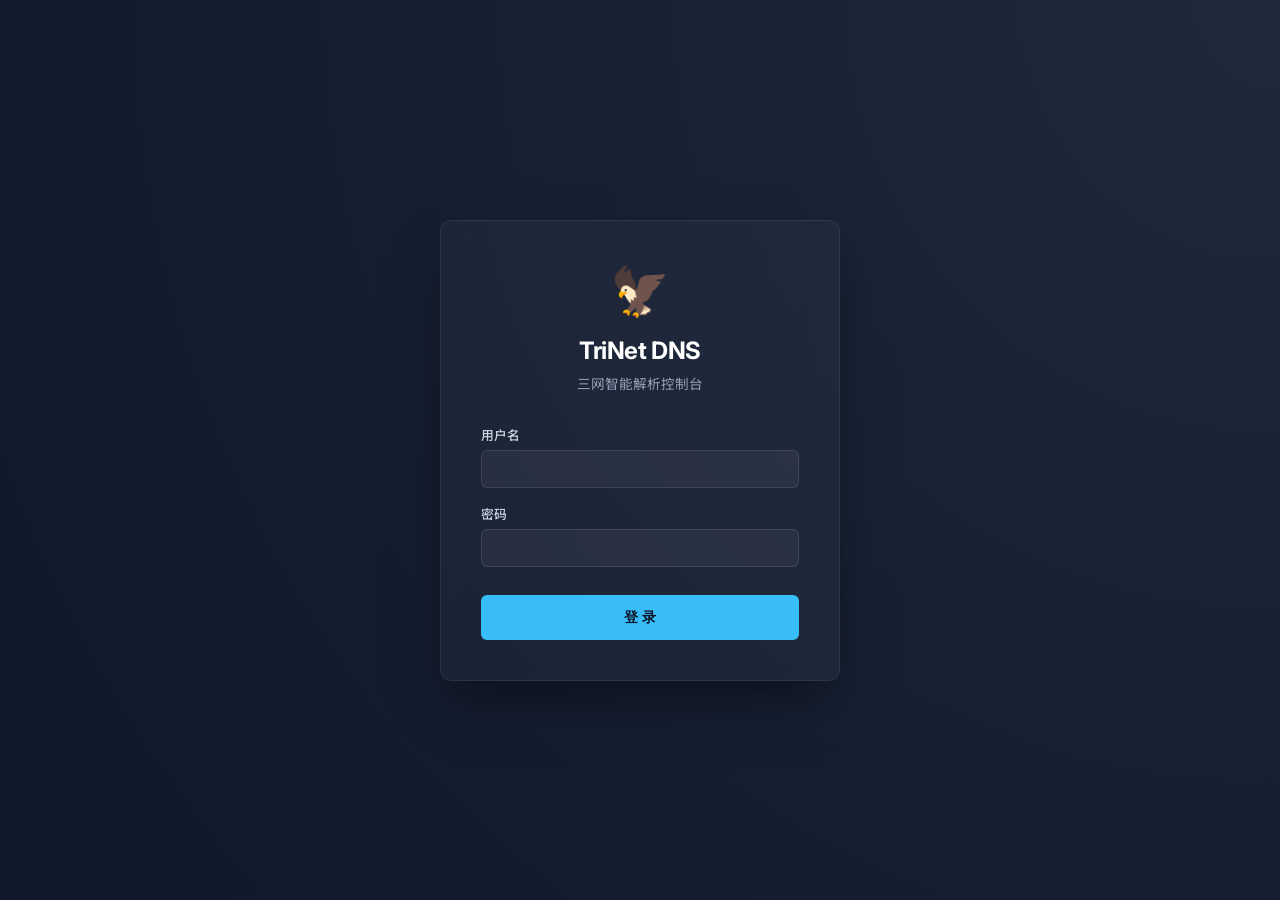
==== web/index.html @ 69699636 "feat: 密码重置二次校验、移动端响应式适配及新增订单记录功能" ====
<!DOCTYPE html>
<html lang="zh-CN">
<head>
    <meta charset="UTF-8">
    <meta name="viewport" content="width=device-width, initial-scale=1.0">
    <title>TriNet DNS - 三网智能解析控制台</title>
    <link rel="preconnect" href="https://fonts.googleapis.com">
    <link rel="preconnect" href="https://fonts.gstatic.com" crossorigin>
    <link href="https://fonts.googleapis.com/css2?family=Inter:wght@400;500;600;700&family=Noto+Sans+SC:wght@400;500;700&display=swap" rel="stylesheet">
    <link rel="stylesheet" href="style.css">
</head>
<body>
    <!-- 登录遮罩层 -->
    <div id="login-overlay" class="login-overlay">
        <div class="login-box">
            <span class="login-logo">🦅</span>
            <h2>TriNet DNS</h2>
            <p>三网智能解析控制台</p>
            <form id="login-form" onsubmit="handleLoginSubmit(event)">
                <div class="form-group">
                    <label for="login-username">用户名</label>
                    <input type="text" id="login-username" required class="form-control" autocomplete="username">
                </div>
                <div class="form-group">
                    <label for="login-password">密码</label>
                    <input type="password" id="login-password" required class="form-control" autocomplete="current-password">
                </div>
                <button type="submit" class="btn btn-primary">登 录</button>
            </form>
        </div>
    </div>

    <div class="app-container" id="app-container" style="display: none;">
        <!-- 移动端侧边栏遮罩层 -->
        <div id="sidebar-overlay" class="sidebar-overlay" onclick="toggleSidebar(false)"></div>
        <!-- 侧边导航栏 -->
        <aside class="sidebar">
            <div class="brand">
                <span class="logo-icon">🦅</span>
                <span class="logo-text">TriNet DNS</span>
            </div>
            <nav class="menu">
                <a href="#dashboard" class="menu-item active" onclick="switchTab('dashboard')">
                    <svg class="icon" viewBox="0 0 24 24" fill="none" stroke="currentColor" stroke-width="2"><path d="M3 9l9-7 9 7v11a2 2 0 0 1-2 2H5a2 2 0 0 1-2-2z"></path><polyline points="9 22 9 12 15 12 15 22"></polyline></svg>
                    控制台
                </a>
                <a href="#records" class="menu-item" onclick="switchTab('records')">
                    <svg class="icon" viewBox="0 0 24 24" fill="none" stroke="currentColor" stroke-width="2"><rect x="3" y="3" width="18" height="18" rx="2" ry="2"></rect><line x1="9" y1="3" x2="9" y2="21"></line><line x1="15" y1="3" x2="15" y2="21"></line><line x1="3" y1="9" x2="21" y2="9"></line><line x1="3" y1="15" x2="21" y2="15"></line></svg>
                    解析记录
                </a>
                <a href="#ddns" class="menu-item" onclick="switchTab('ddns')">
                    <svg class="icon" viewBox="0 0 24 24" fill="none" stroke="currentColor" stroke-width="2"><path d="M21 2v6h-6M3 12a9 9 0 0 1 15-6.7L21 8M3 22v-6h6m12-4a9 9 0 0 1-15 6.7L3 16"></path></svg>
                    动态 DNS
                </a>
                <a href="#orders" class="menu-item" onclick="switchTab('orders')">
                    <svg class="icon" viewBox="0 0 24 24" fill="none" stroke="currentColor" stroke-width="2"><path d="M14 2H6a2 2 0 0 0-2 2v16a2 2 0 0 0 2 2h12a2 2 0 0 0 2-2V8z"></path><polyline points="14 2 14 8 20 8"></polyline><line x1="16" y1="13" x2="8" y2="13"></line><line x1="16" y1="17" x2="8" y2="17"></line><polyline points="10 9 9 9 8 9"></polyline></svg>
                    订单记录
                </a>
                <a href="#logs" class="menu-item" onclick="switchTab('logs')">
                    <svg class="icon" viewBox="0 0 24 24" fill="none" stroke="currentColor" stroke-width="2"><path d="M14 2H6a2 2 0 0 0-2 2v16a2 2 0 0 0 2 2h12a2 2 0 0 0 2-2V8z"></path><polyline points="14 2 14 8 20 8"></polyline><line x1="16" y1="13" x2="8" y2="13"></line><line x1="16" y1="17" x2="8" y2="17"></line><polyline points="10 9 9 9 8 9"></polyline></svg>
                    系统日志
                </a>
            </nav>
            <div class="sidebar-footer">
                <div class="status-indicator">
                    <span class="dot active"></span>
                    <span class="status-text">DNS 引擎已运行</span>
                </div>
                <button class="btn btn-text" style="padding: 4px 8px; margin-top: 8px; width: 100%; text-align: left; display: flex; align-items: center; gap: 8px; color: var(--text-muted);" onclick="showPasswordModal()">
                    <svg class="icon" viewBox="0 0 24 24" fill="none" stroke="currentColor" stroke-width="2" style="width: 14px; height: 14px; margin: 0;"><rect x="3" y="11" width="18" height="11" rx="2" ry="2"></rect><path d="M7 11V7a5 5 0 0 1 10 0v4"></path></svg>
                    修改密码
                </button>
                <button class="btn btn-text danger" style="padding: 4px 8px; margin-top: 4px; width: 100%; text-align: left; display: flex; align-items: center; gap: 8px;" onclick="logout()">
                    <svg class="icon" viewBox="0 0 24 24" fill="none" stroke="currentColor" stroke-width="2" style="width: 14px; height: 14px; margin: 0;"><path d="M9 21H5a2 2 0 0 1-2-2V5a2 2 0 0 1 2-2h4M16 17l5-5-5-5M21 12H9"/></svg>
                    退出登录
                </button>
            </div>
        </aside>

        <!-- 主内容区域 -->
        <main class="main-content">
            <!-- 顶部栏 -->
            <header class="top-bar">
                <div style="display: flex; align-items: center; gap: 12px;">
                    <button class="menu-toggle" id="menu-toggle" onclick="toggleSidebar(true)">
                        <svg class="icon" viewBox="0 0 24 24" fill="none" stroke="currentColor" stroke-width="2" style="width: 20px; height: 20px; margin: 0;"><line x1="3" y1="12" x2="21" y2="12"></line><line x1="3" y1="6" x2="21" y2="6"></line><line x1="3" y1="18" x2="21" y2="18"></line></svg>
                    </button>
                    <h1 id="page-title">控制台</h1>
                </div>
                <div class="user-profile">
                    <span class="server-ip">本机 IP: 218.85.118.88</span>
                </div>
            </header>

            <!-- 视窗容器 -->
            <div class="content-viewport">
                <!-- 控制台面板 -->
                <section id="tab-dashboard" class="tab-pane active">
                    <!-- 状态卡片网格 -->
                    <div class="card-grid">
                        <div class="card">
                            <div class="card-header">
                                <span class="card-title">今日请求总量</span>
                                <span class="trend positive">↑ 12.3%</span>
                            </div>
                            <div class="card-value">1,248,392</div>
                            <div class="card-desc">平均解析响应: 1.2 ms</div>
                        </div>
                        <div class="card">
                            <div class="card-header">
                                <span class="card-title">当前解析域名</span>
                            </div>
                            <div class="card-value">14</div>
                            <div class="card-desc">活动三网线路: 42 条</div>
                        </div>
                        <div class="card">
                            <div class="card-header">
                                <span class="card-title">系统运行时间</span>
                            </div>
                            <div class="card-value">12天 4小时</div>
                            <div class="card-desc">CPU 占用: 0.8% | 内存: 24MB</div>
                        </div>
                    </div>

                    <!-- 三网流量看板 -->
                    <div class="section-container">
                        <h2 class="section-title">三网解析流量分布</h2>
                        <div class="traffic-bars">
                            <div class="traffic-bar-item">
                                <div class="bar-info">
                                    <span class="isp-badge ct">中国电信 (China Telecom)</span>
                                    <span class="bar-value">542,001 (43.4%)</span>
                                </div>
                                <div class="progress-track">
                                    <div class="progress-fill ct-fill" style="width: 43.4%"></div>
                                </div>
                            </div>
                            <div class="traffic-bar-item">
                                <div class="bar-info">
                                    <span class="isp-badge cu">中国联通 (China Unicom)</span>
                                    <span class="bar-value">389,208 (31.2%)</span>
                                </div>
                                <div class="progress-track">
                                    <div class="progress-fill cu-fill" style="width: 31.2%"></div>
                                </div>
                            </div>
                            <div class="traffic-bar-item">
                                <div class="bar-info">
                                    <span class="isp-badge cm">中国移动 (China Mobile)</span>
                                    <span class="bar-value">280,183 (22.4%)</span>
                                </div>
                                <div class="progress-track">
                                    <div class="progress-fill cm-fill" style="width: 22.4%"></div>
                                </div>
                            </div>
                            <div class="traffic-bar-item">
                                <div class="bar-info">
                                    <span class="isp-badge def">其他线路 (Default/Others)</span>
                                    <span class="bar-value">37,000 (3.0%)</span>
                                </div>
                                <div class="progress-track">
                                    <div class="progress-fill def-fill" style="width: 3.0%"></div>
                                </div>
                            </div>
                        </div>
                    </div>
                </section>

                <!-- 解析记录面板 -->
                <section id="tab-records" class="tab-pane">
                    <div class="table-actions">
                        <button class="btn btn-primary" onclick="showAddModal()">+ 添加域名解析</button>
                        <div class="search-wrapper">
                            <input type="text" placeholder="搜索域名或 IP..." class="input-search" id="record-search">
                        </div>
                    </div>
                    <div class="table-container">
                        <table class="data-table">
                            <thead>
                                <tr>
                                    <th>主机记录</th>
                                    <th>域名</th>
                                    <th>类型</th>
                                    <th>线路</th>
                                    <th>记录值 (IP / 目标)</th>
                                    <th>TTL</th>
                                    <th>操作</th>
                                </tr>
                            </thead>
                            <tbody id="records-list">
                                <!-- 记录行 1 (电信) -->
                                <tr class="record-group-start">
                                    <td rowspan="4" class="bold font-mono">www</td>
                                    <td rowspan="4" class="font-mono">example.com</td>
                                    <td rowspan="4"><span class="badge badge-type">A</span></td>
                                    <td><span class="isp-dot ct"></span>电信 (CT)</td>
                                    <td class="font-mono">1.1.1.1</td>
                                    <td class="font-mono">60</td>
                                    <td>
                                        <button class="btn btn-text" onclick="editRecord('www', 'example.com', 'ct', '1.1.1.1')">编辑</button>
                                    </td>
                                </tr>
                                <!-- 记录行 1 (联通) -->
                                <tr>
                                    <td><span class="isp-dot cu"></span>联通 (CU)</td>
                                    <td class="font-mono">2.2.2.2</td>
                                    <td class="font-mono">60</td>
                                    <td>
                                        <button class="btn btn-text" onclick="editRecord('www', 'example.com', 'cu', '2.2.2.2')">编辑</button>
                                    </td>
                                </tr>
                                <!-- 记录行 1 (移动) -->
                                <tr>
                                    <td><span class="isp-dot cm"></span>移动 (CM)</td>
                                    <td class="font-mono">3.3.3.3</td>
                                    <td class="font-mono">60</td>
                                    <td>
                                        <button class="btn btn-text" onclick="editRecord('www', 'example.com', 'cm', '3.3.3.3')">编辑</button>
                                    </td>
                                </tr>
                                <!-- 记录行 1 (默认) -->
                                <tr class="record-group-end">
                                    <td><span class="isp-dot def"></span>默认 (DEF)</td>
                                    <td class="font-mono">4.4.4.4</td>
                                    <td class="font-mono">60</td>
                                    <td>
                                        <button class="btn btn-text" onclick="editRecord('www', 'example.com', 'def', '4.4.4.4')">编辑</button>
                                    </td>
                                </tr>

                                <!-- 记录行 2 (单线路 AAAA) -->
                                <tr>
                                    <td class="bold font-mono">ipv6</td>
                                    <td class="font-mono">example.com</td>
                                    <td><span class="badge badge-type">AAAA</span></td>
                                    <td><span class="isp-dot def"></span>默认 (DEF)</td>
                                    <td class="font-mono">240e:c2:2000::1</td>
                                    <td class="font-mono">600</td>
                                    <td>
                                        <button class="btn btn-text" onclick="editRecord('ipv6', 'example.com', 'def', '240e:c2:2000::1')">编辑</button>
                                        <button class="btn btn-text danger">删除</button>
                                    </td>
                                </tr>
                            </tbody>
                        </table>
                    </div>
                </section>

                <!-- 动态 DNS 面板 -->
                <section id="tab-ddns" class="tab-pane">
                    <div class="section-container">
                        <div class="ddns-header">
                            <h2>DDNS 客户端配置与密钥</h2>
                            <button class="btn btn-primary" onclick="generateToken()">+ 生成新 Token</button>
                        </div>
                        <p class="section-desc">您可以使用本系统的 DDNS API 接口，通过客户端（如 RouterOS、OpenWrt 或 curl 脚本）实时上报动态 IP，系统会自动更新对应线路的记录值。</p>
                        
                        <div class="table-container margin-top">
                            <table class="data-table">
                                <thead>
                                    <tr>
                                        <th>主机/域名</th>
                                        <th>对应线路</th>
                                        <th>Token</th>
                                        <th>最后更新时间</th>
                                        <th>操作</th>
                                    </tr>
                                </thead>
                                <tbody>
                                    <tr>
                                        <td class="font-mono">www.example.com</td>
                                        <td><span class="isp-dot ct"></span>电信 (CT)</td>
                                        <td class="font-mono">ddns_tok_8f3a921d...</td>
                                        <td>2026-07-20 00:42:15</td>
                                        <td>
                                            <button class="btn btn-text">重置</button>
                                            <button class="btn btn-text danger">禁用</button>
                                        </td>
                                    </tr>
                                </tbody>
                            </table>
                        </div>

                        <h3 class="margin-top">客户端更新示例 (Shell Curl)</h3>
                        <div class="code-block">
                            <code>curl -X POST "http://[本机IP]/api/ddns/update" \
  -H "Authorization: Bearer ddns_tok_8f3a921d..." \
  -d "ip=218.85.118.88"</code>
                        </div>
                    </div>
                </section>

                <!-- 订单记录面板 -->
                <section id="tab-orders" class="tab-pane">
                    <div class="section-container">
                        <div style="display: flex; justify-content: space-between; align-items: center; margin-bottom: 20px; flex-wrap: wrap; gap: 12px;">
                            <div>
                                <h2 style="margin: 0; font-size: 1.5rem;">订单与支付记录</h2>
                                <p style="color: var(--text-muted); margin-top: 4px; font-size: 0.9rem;">查看您在本系统的所有充值与套餐购买订单及其实时支付状态。</p>
                            </div>
                            <button class="btn btn-secondary" onclick="loadOrdersTable()">刷新订单</button>
                        </div>
                        <div class="table-container card">
                            <table class="data-table">
                                <thead>
                                    <tr>
                                        <th>订单号</th>
                                        <th>用户名</th>
                                        <th>套餐</th>
                                        <th>周期</th>
                                        <th>价格</th>
                                        <th>支付方式</th>
                                        <th>状态</th>
                                        <th>交易 ID / TxID</th>
                                        <th>创建时间</th>
                                    </tr>
                                </thead>
                                <tbody id="orders-table-body">
                                    <!-- 模拟订单数据展示 -->
                                    <tr>
                                        <td class="font-mono" style="font-weight: 500;">order_20260720_001</td>
                                        <td>admin</td>
                                        <td><span class="badge badge-type">专业版</span></td>
                                        <td>包月</td>
                                        <td class="font-mono">15.00 元</td>
                                        <td>易支付</td>
                                        <td><span class="badge" style="background: #d1fae5; color: #059669;">已支付</span></td>
                                        <td class="font-mono" style="font-size: 0.8rem;">2026072018491290</td>
                                        <td class="font-mono">2026-07-20 18:49:12</td>
                                    </tr>
                                </tbody>
                            </table>
                        </div>
                    </div>
                </section>

                <!-- 系统日志面板 -->
                <section id="tab-logs" class="tab-pane">
                    <div class="section-container">
                        <div class="log-actions">
                            <h3>解析与引擎日志</h3>
                            <button class="btn btn-secondary" onclick="clearLogs()">清除日志</button>
                        </div>
                        <div class="log-viewport" id="log-container">
                            <div class="log-row info">[2026-07-20 00:48:01] [SYSTEM] DNS 权威服务器引擎启动成功，监听 0.0.0.0:53 (UDP/TCP)</div>
                            <div class="log-row info">[2026-07-20 00:48:02] [SYSTEM] WEB API 服务启动成功，监听 0.0.0.0:80</div>
                            <div class="log-row query">[2026-07-20 00:48:15] [QUERY] 来自 119.29.29.29 - 查询 www.example.com A 记录 -> 携带 ECS 218.85.118.0/24 (识别: 电信) -> 响应: 1.1.1.1</div>
                            <div class="log-row query">[2026-07-20 00:48:22] [QUERY] 来自 223.5.5.5 - 查询 www.example.com A 记录 -> 携带 ECS 112.5.12.0/24 (识别: 移动) -> 响应: 3.3.3.3</div>
                            <div class="log-row api">[2026-07-20 00:49:05] [DDNS] 接口调用成功 -> 终端 www.example.com (电信) IP 更新为 218.85.118.99</div>
                        </div>
                    </div>
                </section>
            </div>
        </main>
    </div>

    <!-- 添加/编辑记录模态弹窗 -->
    <div class="modal-overlay" id="record-modal">
        <div class="modal">
            <div class="modal-header">
                <h3 id="modal-title">添加域名解析</h3>
                <button class="modal-close" onclick="closeModal()">×</button>
            </div>
            <div class="modal-body">
                <form id="record-form" onsubmit="saveRecord(event)">
                    <div class="form-row">
                        <div class="form-group">
                            <label for="input-subdomain">主机记录</label>
                            <input type="text" id="input-subdomain" placeholder="例如: www" required class="form-control font-mono">
                        </div>
                        <div class="form-group">
                            <label for="input-domain">域名</label>
                            <input type="text" id="input-domain" value="example.com" required class="form-control font-mono">
                        </div>
                    </div>
                    <div class="form-row">
                        <div class="form-group">
                            <label for="select-type">记录类型</label>
                            <select id="select-type" class="form-control">
                                <option value="A">A (IPv4)</option>
                                <option value="AAAA">AAAA (IPv6)</option>
                                <option value="CNAME">CNAME (别名)</option>
                            </select>
                        </div>
                        <div class="form-group">
                            <label for="select-isp">解析线路</label>
                            <select id="select-isp" class="form-control">
                                <option value="def">默认 (Default)</option>
                                <option value="ct">中国电信 (CT)</option>
                                <option value="cu">中国联通 (CU)</option>
                                <option value="cm">中国移动 (CM)</option>
                            </select>
                        </div>
                    </div>
                    <div class="form-group">
                        <label for="input-value">记录值 (IP 或 目标域名)</label>
                        <input type="text" id="input-value" placeholder="例如: 1.1.1.1" required class="form-control font-mono">
                    </div>
                    <div class="form-group">
                        <label for="input-ttl">TTL (秒)</label>
                        <input type="number" id="input-ttl" value="60" required class="form-control font-mono">
                    </div>
                    <div class="modal-footer">
                        <button type="button" class="btn btn-secondary" onclick="closeModal()">取消</button>
                        <button type="submit" class="btn btn-primary">保存</button>
                    </div>
                </form>
            </div>
        </div>
    </div>

    <!-- 修改密码模态弹窗 -->
    <div class="modal-overlay" id="password-modal">
        <div class="modal">
            <div class="modal-header">
                <h3>修改登录密码</h3>
                <button class="modal-close" onclick="closePasswordModal()">×</button>
            </div>
            <div class="modal-body">
                <form id="password-form" onsubmit="handlePasswordSubmit(event)">
                    <div class="form-group">
                        <label for="password-old">当前密码</label>
                        <input type="password" id="password-old" required class="form-control" autocomplete="current-password">
                    </div>
                    <div class="form-group">
                        <label for="password-new-username">新用户名</label>
                        <input type="text" id="password-new-username" value="admin" required class="form-control">
                    </div>
                    <div class="form-group">
                        <label for="password-new">新密码</label>
                        <input type="password" id="password-new" required class="form-control" autocomplete="new-password">
                    </div>
                    <div class="form-group">
                        <label for="password-confirm">确认新密码</label>
                        <input type="password" id="password-confirm" required class="form-control" autocomplete="new-password">
                    </div>
                    <div class="modal-footer">
                        <button type="button" class="btn btn-secondary" onclick="closePasswordModal()">取消</button>
                        <button type="submit" class="btn btn-primary">保存修改</button>
                    </div>
                </form>
            </div>
        </div>
    </div>

    <script src="app.js"></script>
</body>
</html>
---- web/style.css ----
:root {
    --bg-main: #f8fafc;
    --bg-sidebar: #ffffff;
    --bg-card: #ffffff;
    --border-color: #e2e8f0;
    --border-hover: #cbd5e1;
    
    --text-main: #0f172a;
    --text-muted: #64748b;
    --text-light: #94a3b8;
    
    --primary: #0f172a; /* 极简黑白色调作为主色 */
    --primary-hover: #334155;
    --primary-light: #f1f5f9;
    
    --danger: #dc2626;
    --danger-hover: #b91c1c;
    
    /* 运营商标志色 */
    --color-ct: #2563eb; /* 电信蓝 */
    --color-cu: #ea580c; /* 联通橙 */
    --color-cm: #16a34a; /* 移动绿 */
    --color-def: #64748b; /* 默认灰 */
    
    --font-sans: 'Inter', 'Noto Sans SC', -apple-system, BlinkMacSystemFont, "Segoe UI", Roboto, sans-serif;
    --font-mono: ui-monospace, SFMono-Regular, Menlo, Monaco, Consolas, monospace;
    
    --radius-sm: 6px;
    --radius-md: 8px;
    --radius-lg: 12px;
    
    --transition-fast: 0.15s ease;
}

* {
    box-sizing: border-box;
    margin: 0;
    padding: 0;
}

body {
    font-family: var(--font-sans);
    background-color: var(--bg-main);
    color: var(--text-main);
    min-height: 100vh;
    display: flex;
    overflow-x: hidden;
    -webkit-font-smoothing: antialiased;
}

/* 核心布局 */
.app-container {
    display: flex;
    width: 100vw;
    height: 100vh;
}

/* 侧边栏 */
.sidebar {
    width: 240px;
    background-color: var(--bg-sidebar);
    border-right: 1px solid var(--border-color);
    display: flex;
    flex-direction: column;
    flex-shrink: 0;
    padding: 24px 16px;
}

.brand {
    display: flex;
    align-items: center;
    gap: 8px;
    padding: 0 8px 32px 8px;
}

.logo-icon {
    font-size: 1.25rem;
}

.logo-text {
    font-size: 1.15rem;
    font-weight: 700;
    letter-spacing: -0.02em;
}

.menu {
    display: flex;
    flex-direction: column;
    gap: 4px;
    flex-grow: 1;
}

.menu-item {
    display: flex;
    align-items: center;
    gap: 12px;
    padding: 10px 12px;
    color: var(--text-muted);
    text-decoration: none;
    font-size: 0.9rem;
    font-weight: 500;
    border-radius: var(--radius-sm);
    transition: var(--transition-fast);
}

.menu-item .icon {
    width: 18px;
    height: 18px;
    color: var(--text-muted);
    transition: var(--transition-fast);
}

.menu-item:hover {
    background-color: var(--primary-light);
    color: var(--text-main);
}

.menu-item:hover .icon {
    color: var(--text-main);
}

.menu-item.active {
    background-color: var(--primary-light);
    color: var(--text-main);
    font-weight: 600;
}

.menu-item.active .icon {
    color: var(--text-main);
}

.sidebar-footer {
    padding-top: 16px;
    border-top: 1px solid var(--border-color);
}

.status-indicator {
    display: flex;
    align-items: center;
    gap: 8px;
    padding: 4px 8px;
}

.dot {
    width: 8px;
    height: 8px;
    border-radius: 50%;
    background-color: var(--text-light);
}

.dot.active {
    background-color: var(--color-cm);
    box-shadow: 0 0 0 3px rgba(22, 163, 74, 0.15);
}

.status-text {
    font-size: 0.8rem;
    color: var(--text-muted);
}

/* 主内容区 */
.main-content {
    flex-grow: 1;
    display: flex;
    flex-direction: column;
    overflow-y: auto;
}

.top-bar {
    height: 64px;
    background-color: var(--bg-sidebar);
    border-bottom: 1px solid var(--border-color);
    display: flex;
    align-items: center;
    justify-content: space-between;
    padding: 0 32px;
    flex-shrink: 0;
}

.top-bar h1 {
    font-size: 1.25rem;
    font-weight: 600;
    letter-spacing: -0.01em;
}

.server-ip {
    font-size: 0.85rem;
    color: var(--text-muted);
    background-color: var(--bg-main);
    padding: 4px 10px;
    border-radius: var(--radius-sm);
    border: 1px solid var(--border-color);
    font-family: var(--font-mono);
}

.content-viewport {
    padding: 32px;
    max-width: 1200px;
    width: 100%;
    margin: 0 auto;
}

/* 标签页管理 */
.tab-pane {
    display: none;
}

.tab-pane.active {
    display: block;
}

/* 卡片布局 */
.card-grid {
    display: grid;
    grid-template-columns: repeat(auto-fit, minmax(280px, 1fr));
    gap: 20px;
    margin-bottom: 32px;
}

.card {
    background-color: var(--bg-card);
    border: 1px solid var(--border-color);
    border-radius: var(--radius-md);
    padding: 20px;
    transition: var(--transition-fast);
}

.card:hover {
    border-color: var(--border-hover);
}

.card-header {
    display: flex;
    justify-content: space-between;
    align-items: center;
    margin-bottom: 12px;
}

.card-title {
    font-size: 0.85rem;
    color: var(--text-muted);
    font-weight: 500;
}

.trend {
    font-size: 0.75rem;
    font-weight: 600;
    padding: 2px 6px;
    border-radius: 10px;
}

.trend.positive {
    background-color: #f0fdf4;
    color: #166534;
}

.card-value {
    font-size: 1.75rem;
    font-weight: 700;
    color: var(--text-main);
    letter-spacing: -0.02em;
    margin-bottom: 6px;
}

.card-desc {
    font-size: 0.75rem;
    color: var(--text-light);
}

/* 常规区块容器 */
.section-container {
    background-color: var(--bg-card);
    border: 1px solid var(--border-color);
    border-radius: var(--radius-md);
    padding: 24px;
}

.section-title {
    font-size: 1rem;
    font-weight: 600;
    margin-bottom: 20px;
}

.section-desc {
    font-size: 0.85rem;
    color: var(--text-muted);
    line-height: 1.5;
}

/* 三网流量条 */
.traffic-bars {
    display: flex;
    flex-direction: column;
    gap: 16px;
}

.traffic-bar-item {
    display: flex;
    flex-direction: column;
    gap: 6px;
}

.bar-info {
    display: flex;
    justify-content: space-between;
    align-items: center;
}

.isp-badge {
    font-size: 0.75rem;
    font-weight: 600;
    padding: 2px 8px;
    border-radius: 4px;
}

.isp-badge.ct { background-color: #eff6ff; color: var(--color-ct); }
.isp-badge.cu { background-color: #fff7ed; color: var(--color-cu); }
.isp-badge.cm { background-color: #f0fdf4; color: var(--color-cm); }
.isp-badge.def { background-color: #f8fafc; color: var(--color-def); border: 1px solid var(--border-color); }

.bar-value {
    font-size: 0.85rem;
    font-weight: 500;
    color: var(--text-muted);
    font-family: var(--font-mono);
}

.progress-track {
    height: 8px;
    background-color: var(--primary-light);
    border-radius: 4px;
    overflow: hidden;
}

.progress-fill {
    height: 100%;
    border-radius: 4px;
}

.progress-fill.ct-fill { background-color: var(--color-ct); }
.progress-fill.cu-fill { background-color: var(--color-cu); }
.progress-fill.cm-fill { background-color: var(--color-cm); }
.progress-fill.def-fill { background-color: var(--color-def); }

/* 解析记录样式 */
.table-actions {
    display: flex;
    justify-content: space-between;
    align-items: center;
    margin-bottom: 16px;
    gap: 16px;
}

.search-wrapper {
    position: relative;
    width: 240px;
}

.input-search {
    width: 100%;
    padding: 8px 12px;
    font-size: 0.85rem;
    border: 1px solid var(--border-color);
    border-radius: var(--radius-sm);
    outline: none;
    transition: var(--transition-fast);
}

.input-search:focus {
    border-color: var(--text-main);
}

.table-container {
    width: 100%;
    background-color: var(--bg-card);
    border: 1px solid var(--border-color);
    border-radius: var(--radius-md);
    overflow: hidden;
}

.data-table {
    width: 100%;
    border-collapse: collapse;
    text-align: left;
    font-size: 0.85rem;
}

.data-table th {
    background-color: var(--primary-light);
    color: var(--text-muted);
    font-weight: 500;
    padding: 12px 16px;
    border-bottom: 1px solid var(--border-color);
}

.data-table td {
    padding: 12px 16px;
    border-bottom: 1px solid var(--border-color);
    color: var(--text-main);
}

.data-table tbody tr:hover td {
    background-color: #fafafa;
}

/* 用于合并行的线条样式优化 */
.record-group-start td {
    border-bottom: 1px dashed var(--border-color);
}

.record-group-end td {
    border-bottom: 1px solid var(--border-color) !important;
}

.bold {
    font-weight: 600;
}

.font-mono {
    font-family: var(--font-mono);
}

/* 状态点 */
.isp-dot {
    display: inline-block;
    width: 6px;
    height: 6px;
    border-radius: 50%;
    margin-right: 6px;
    vertical-align: middle;
}

.isp-dot.ct { background-color: var(--color-ct); }
.isp-dot.cu { background-color: var(--color-cu); }
.isp-dot.cm { background-color: var(--color-cm); }
.isp-dot.def { background-color: var(--color-def); }

.badge {
    display: inline-block;
    padding: 2px 6px;
    font-size: 0.75rem;
    font-weight: 600;
    border-radius: 4px;
}

.badge-type {
    background-color: var(--primary-light);
    color: var(--text-main);
    border: 1px solid var(--border-color);
}

/* 按钮样式 */
.btn {
    display: inline-flex;
    align-items: center;
    justify-content: center;
    padding: 8px 16px;
    font-size: 0.85rem;
    font-weight: 500;
    border-radius: var(--radius-sm);
    cursor: pointer;
    border: 1px solid transparent;
    transition: var(--transition-fast);
    outline: none;
}

.btn-primary {
    background-color: var(--primary);
    color: #ffffff;
}

.btn-primary:hover {
    background-color: var(--primary-hover);
}

.btn-secondary {
    background-color: #ffffff;
    border-color: var(--border-color);
    color: var(--text-main);
}

.btn-secondary:hover {
    background-color: var(--primary-light);
}

.btn-text {
    background: none;
    border: none;
    color: var(--color-ct);
    padding: 4px 8px;
    font-size: 0.8rem;
}

.btn-text:hover {
    text-decoration: underline;
}

.btn-text.danger {
    color: var(--danger);
}

.btn-text.danger:hover {
    color: var(--danger-hover);
}

/* DDNS 标题排版 */
.ddns-header {
    display: flex;
    justify-content: space-between;
    align-items: center;
    margin-bottom: 8px;
}

.margin-top {
    margin-top: 24px;
}

/* 代码块 */
.code-block {
    background-color: var(--primary-light);
    border: 1px solid var(--border-color);
    border-radius: var(--radius-sm);
    padding: 14px;
    margin-top: 12px;
    overflow-x: auto;
}

.code-block code {
    font-family: var(--font-mono);
    font-size: 0.85rem;
    color: var(--text-main);
    white-space: pre;
}

/* 日志显示窗 */
.log-actions {
    display: flex;
    justify-content: space-between;
    align-items: center;
    margin-bottom: 16px;
}

.log-viewport {
    height: 400px;
    background-color: #0f172a;
    border-radius: var(--radius-sm);
    padding: 16px;
    font-family: var(--font-mono);
    font-size: 0.8rem;
    color: #e2e8f0;
    overflow-y: auto;
    display: flex;
    flex-direction: column;
    gap: 8px;
    line-height: 1.6;
}

.log-row {
    word-break: break-all;
    white-space: pre-wrap;
}

.log-row.info { color: #94a3b8; }
.log-row.query { color: #38bdf8; }
.log-row.api { color: #4ade80; }

/* 模态框样式 */
.modal-overlay {
    position: fixed;
    top: 0;
    left: 0;
    right: 0;
    bottom: 0;
    background-color: rgba(15, 23, 42, 0.4);
    display: flex;
    align-items: center;
    justify-content: center;
    z-index: 100;
    opacity: 0;
    pointer-events: none;
    transition: opacity 0.15s ease;
}

.modal-overlay.show {
    opacity: 1;
    pointer-events: auto;
}

.modal {
    background-color: #ffffff;
    border-radius: var(--radius-lg);
    width: 480px;
    max-width: 90%;
    box-shadow: 0 20px 25px -5px rgba(0,0,0,0.1), 0 10px 10px -5px rgba(0,0,0,0.04);
    border: 1px solid var(--border-color);
    transform: translateY(10px);
    transition: transform 0.15s ease;
}

.modal-overlay.show .modal {
    transform: translateY(0);
}

.modal-header {
    padding: 16px 20px;
    border-bottom: 1px solid var(--border-color);
    display: flex;
    justify-content: space-between;
    align-items: center;
}

.modal-close {
    background: none;
    border: none;
    font-size: 1.5rem;
    cursor: pointer;
    color: var(--text-muted);
}

.modal-body {
    padding: 20px;
}

.form-group {
    margin-bottom: 16px;
}

.form-row {
    display: grid;
    grid-template-columns: 1fr 1fr;
    gap: 16px;
}

.form-control {
    width: 100%;
    padding: 8px 12px;
    font-size: 0.85rem;
    border: 1px solid var(--border-color);
    border-radius: var(--radius-sm);
    outline: none;
    background-color: #ffffff;
}

.form-control:focus {
    border-color: var(--text-main);
}

label {
    display: block;
    font-size: 0.8rem;
    font-weight: 500;
    margin-bottom: 6px;
    color: var(--text-muted);
}

.modal-footer {
    display: flex;
    justify-content: flex-end;
    gap: 12px;
    margin-top: 24px;
}

/* 登录界面样式 */
.login-overlay {
    position: fixed;
    top: 0;
    left: 0;
    right: 0;
    bottom: 0;
    background: radial-gradient(circle at top right, #1e293b, #0f172a);
    display: flex;
    align-items: center;
    justify-content: center;
    z-index: 9999;
}

.login-box {
    background: rgba(255, 255, 255, 0.03);
    backdrop-filter: blur(16px);
    -webkit-backdrop-filter: blur(16px);
    border: 1px solid rgba(255, 255, 255, 0.08);
    border-radius: var(--radius-lg);
    padding: 40px;
    width: 400px;
    max-width: 90%;
    box-shadow: 0 25px 50px -12px rgba(0, 0, 0, 0.5);
    text-align: center;
}

.login-box h2 {
    font-size: 1.5rem;
    font-weight: 700;
    color: #ffffff;
    margin-bottom: 8px;
    letter-spacing: -0.02em;
}

.login-box p {
    font-size: 0.85rem;
    color: #94a3b8;
    margin-bottom: 32px;
}

.login-box label {
    text-align: left;
    color: #cbd5e1;
}

.login-box .form-control {
    background: rgba(255, 255, 255, 0.05);
    border: 1px solid rgba(255, 255, 255, 0.1);
    color: #ffffff;
    padding: 10px 14px;
    font-size: 0.9rem;
    transition: all 0.2s ease;
}

.login-box .form-control:focus {
    border-color: #38bdf8;
    box-shadow: 0 0 0 2px rgba(56, 189, 248, 0.2);
    background: rgba(255, 255, 255, 0.08);
}

.login-box .btn-primary {
    background: #38bdf8;
    color: #0f172a;
    font-weight: 600;
    padding: 12px;
    border-radius: var(--radius-sm);
    width: 100%;
    margin-top: 12px;
    font-size: 0.9rem;
    transition: all 0.2s ease;
}

.login-box .btn-primary:hover {
    background: #0ea5e9;
    transform: translateY(-1px);
}

.login-box .btn-primary:active {
    transform: translateY(0);
}

.login-box .login-logo {
    font-size: 3rem;
    margin-bottom: 16px;
    display: inline-block;
}

/* 遮罩层默认样式（非激活状态隐藏） */
.sidebar-overlay {
    display: none;
    position: fixed;
    top: 0;
    left: 0;
    right: 0;
    bottom: 0;
    background: rgba(15, 23, 42, 0.4);
    backdrop-filter: blur(4px);
    -webkit-backdrop-filter: blur(4px);
    z-index: 999;
    opacity: 0;
    transition: opacity 0.3s ease;
}
.sidebar-overlay.active {
    display: block;
    opacity: 1;
}

/* 顶部栏汉堡菜单按钮默认隐藏 */
.menu-toggle {
    display: none;
    align-items: center;
    justify-content: center;
    background: none;
    border: none;
    cursor: pointer;
    padding: 6px;
    color: var(--text-main);
    border-radius: var(--radius-sm);
    transition: var(--transition-fast);
}
.menu-toggle:hover {
    background-color: var(--primary-light);
}

/* 移动端响应式布局适配 */
@media (max-width: 768px) {
    body {
        position: relative;
    }

    .app-container {
        flex-direction: column;
        height: auto;
        min-height: 100vh;
        overflow-x: hidden;
    }

    /* 侧边栏转换为抽屉式 */
    .sidebar {
        position: fixed;
        top: 0;
        left: 0;
        bottom: 0;
        width: 240px;
        height: 100vh;
        z-index: 1000;
        transform: translateX(-100%);
        transition: transform 0.3s cubic-bezier(0.4, 0, 0.2, 1);
        box-shadow: 10px 0 25px -5px rgba(0, 0, 0, 0.1), 5px 0 10px -5px rgba(0, 0, 0, 0.04);
        border-right: 1px solid var(--border-color);
    }
    
    .sidebar.open {
        transform: translateX(0);
    }

    /* 主内容区域自适应 */
    .main-content {
        height: auto;
        min-height: 100vh;
        overflow-y: visible;
        width: 100%;
    }

    .top-bar {
        padding: 0 16px;
        height: 56px;
        position: sticky;
        top: 0;
        z-index: 10;
        box-shadow: 0 1px 3px rgba(0,0,0,0.05);
    }

    .menu-toggle {
        display: flex;
    }

    .content-viewport {
        padding: 16px;
    }

    .card-grid {
        grid-template-columns: 1fr;
        gap: 16px;
    }

    .form-row {
        grid-template-columns: 1fr;
        gap: 12px;
    }

    .table-actions {
        flex-direction: column;
        align-items: stretch;
        gap: 12px;
    }

    .search-wrapper {
        width: 100%;
    }

    /* 保证大表在小屏下可滑动不撑破页面 */
    .table-container {
        width: 100%;
        overflow-x: auto;
        -webkit-overflow-scrolling: touch;
    }

    /* 教程手风琴自适应 */
    .ddns-header {
        flex-direction: column;
        align-items: stretch;
        gap: 12px;
    }
    .ddns-header button {
        width: 100%;
    }
    
    /* 解决其他弹性布局在大屏到小屏的重叠 */
    .user-plan-badge-container {
        text-align: left !important;
        width: 100%;
    }
}
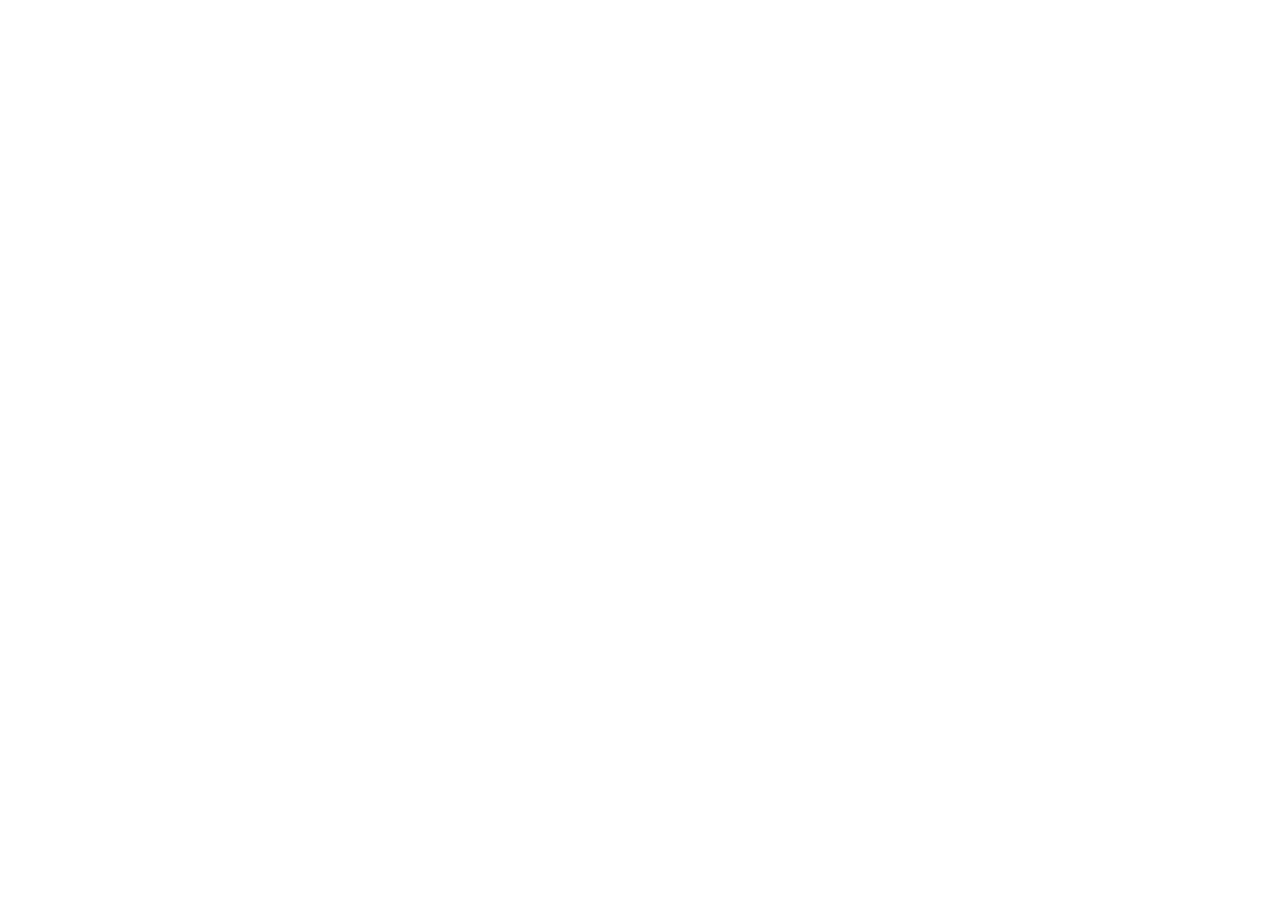
==== commit e5ee9099: "UI: Refactor province dropdown into a custom multi-level cascader component" ====
--- a/web/index.html
+++ b/web/index.html
@@ -1,134 +1,132 @@
-<!DOCTYPE html>
+﻿<!DOCTYPE html>
 <html lang="zh-CN">
 <head>
     <meta charset="UTF-8">
     <meta name="viewport" content="width=device-width, initial-scale=1.0">
-    <title>TriNet DNS - 三网智能解析控制台</title>
+    <title>TriNet DNS - 涓夌綉鏅鸿兘瑙ｆ瀽鎺у埗鍙?/title>
     <link rel="preconnect" href="https://fonts.googleapis.com">
     <link rel="preconnect" href="https://fonts.gstatic.com" crossorigin>
     <link href="https://fonts.googleapis.com/css2?family=Inter:wght@400;500;600;700&family=Noto+Sans+SC:wght@400;500;700&display=swap" rel="stylesheet">
     <link rel="stylesheet" href="style.css">
 </head>
 <body>
-    <!-- 登录遮罩层 -->
+    <!-- 鐧诲綍閬僵灞?-->
     <div id="login-overlay" class="login-overlay">
         <div class="login-box">
-            <span class="login-logo">🦅</span>
+            <span class="login-logo">馃</span>
             <h2>TriNet DNS</h2>
-            <p>三网智能解析控制台</p>
+            <p>涓夌綉鏅鸿兘瑙ｆ瀽鎺у埗鍙?/p>
             <form id="login-form" onsubmit="handleLoginSubmit(event)">
                 <div class="form-group">
-                    <label for="login-username">用户名</label>
+                    <label for="login-username">鐢ㄦ埛鍚?/label>
                     <input type="text" id="login-username" required class="form-control" autocomplete="username">
                 </div>
                 <div class="form-group">
-                    <label for="login-password">密码</label>
+                    <label for="login-password">瀵嗙爜</label>
                     <input type="password" id="login-password" required class="form-control" autocomplete="current-password">
                 </div>
-                <button type="submit" class="btn btn-primary">登 录</button>
+                <button type="submit" class="btn btn-primary">鐧?褰?/button>
             </form>
         </div>
     </div>
 
     <div class="app-container" id="app-container" style="display: none;">
-        <!-- 移动端侧边栏遮罩层 -->
+        <!-- 绉诲姩绔晶杈规爮閬僵灞?-->
         <div id="sidebar-overlay" class="sidebar-overlay" onclick="toggleSidebar(false)"></div>
-        <!-- 侧边导航栏 -->
+        <!-- 渚ц竟瀵艰埅鏍?-->
         <aside class="sidebar">
             <div class="brand">
-                <span class="logo-icon">🦅</span>
+                <span class="logo-icon">馃</span>
                 <span class="logo-text">TriNet DNS</span>
             </div>
             <nav class="menu">
                 <a href="#dashboard" class="menu-item active" onclick="switchTab('dashboard')">
                     <svg class="icon" viewBox="0 0 24 24" fill="none" stroke="currentColor" stroke-width="2"><path d="M3 9l9-7 9 7v11a2 2 0 0 1-2 2H5a2 2 0 0 1-2-2z"></path><polyline points="9 22 9 12 15 12 15 22"></polyline></svg>
-                    控制台
-                </a>
+                    鎺у埗鍙?                </a>
                 <a href="#records" class="menu-item" onclick="switchTab('records')">
                     <svg class="icon" viewBox="0 0 24 24" fill="none" stroke="currentColor" stroke-width="2"><rect x="3" y="3" width="18" height="18" rx="2" ry="2"></rect><line x1="9" y1="3" x2="9" y2="21"></line><line x1="15" y1="3" x2="15" y2="21"></line><line x1="3" y1="9" x2="21" y2="9"></line><line x1="3" y1="15" x2="21" y2="15"></line></svg>
-                    解析记录
+                    瑙ｆ瀽璁板綍
                 </a>
                 <a href="#ddns" class="menu-item" onclick="switchTab('ddns')">
                     <svg class="icon" viewBox="0 0 24 24" fill="none" stroke="currentColor" stroke-width="2"><path d="M21 2v6h-6M3 12a9 9 0 0 1 15-6.7L21 8M3 22v-6h6m12-4a9 9 0 0 1-15 6.7L3 16"></path></svg>
-                    动态 DNS
+                    鍔ㄦ€?DNS
                 </a>
                 <a href="#orders" class="menu-item" onclick="switchTab('orders')">
                     <svg class="icon" viewBox="0 0 24 24" fill="none" stroke="currentColor" stroke-width="2"><path d="M14 2H6a2 2 0 0 0-2 2v16a2 2 0 0 0 2 2h12a2 2 0 0 0 2-2V8z"></path><polyline points="14 2 14 8 20 8"></polyline><line x1="16" y1="13" x2="8" y2="13"></line><line x1="16" y1="17" x2="8" y2="17"></line><polyline points="10 9 9 9 8 9"></polyline></svg>
-                    订单记录
+                    璁㈠崟璁板綍
                 </a>
                 <a href="#logs" class="menu-item" onclick="switchTab('logs')">
                     <svg class="icon" viewBox="0 0 24 24" fill="none" stroke="currentColor" stroke-width="2"><path d="M14 2H6a2 2 0 0 0-2 2v16a2 2 0 0 0 2 2h12a2 2 0 0 0 2-2V8z"></path><polyline points="14 2 14 8 20 8"></polyline><line x1="16" y1="13" x2="8" y2="13"></line><line x1="16" y1="17" x2="8" y2="17"></line><polyline points="10 9 9 9 8 9"></polyline></svg>
-                    系统日志
+                    绯荤粺鏃ュ織
                 </a>
             </nav>
             <div class="sidebar-footer">
                 <div class="status-indicator">
                     <span class="dot active"></span>
-                    <span class="status-text">DNS 引擎已运行</span>
+                    <span class="status-text">DNS 寮曟搸宸茶繍琛?/span>
                 </div>
                 <button class="btn btn-text" style="padding: 4px 8px; margin-top: 8px; width: 100%; text-align: left; display: flex; align-items: center; gap: 8px; color: var(--text-muted);" onclick="showPasswordModal()">
                     <svg class="icon" viewBox="0 0 24 24" fill="none" stroke="currentColor" stroke-width="2" style="width: 14px; height: 14px; margin: 0;"><rect x="3" y="11" width="18" height="11" rx="2" ry="2"></rect><path d="M7 11V7a5 5 0 0 1 10 0v4"></path></svg>
-                    修改密码
+                    淇敼瀵嗙爜
                 </button>
                 <button class="btn btn-text danger" style="padding: 4px 8px; margin-top: 4px; width: 100%; text-align: left; display: flex; align-items: center; gap: 8px;" onclick="logout()">
                     <svg class="icon" viewBox="0 0 24 24" fill="none" stroke="currentColor" stroke-width="2" style="width: 14px; height: 14px; margin: 0;"><path d="M9 21H5a2 2 0 0 1-2-2V5a2 2 0 0 1 2-2h4M16 17l5-5-5-5M21 12H9"/></svg>
-                    退出登录
-                </button>
+                    閫€鍑虹櫥褰?                </button>
             </div>
         </aside>
 
-        <!-- 主内容区域 -->
+        <!-- 涓诲唴瀹瑰尯鍩?-->
         <main class="main-content">
-            <!-- 顶部栏 -->
+            <!-- 椤堕儴鏍?-->
             <header class="top-bar">
                 <div style="display: flex; align-items: center; gap: 12px;">
                     <button class="menu-toggle" id="menu-toggle" onclick="toggleSidebar(true)">
                         <svg class="icon" viewBox="0 0 24 24" fill="none" stroke="currentColor" stroke-width="2" style="width: 20px; height: 20px; margin: 0;"><line x1="3" y1="12" x2="21" y2="12"></line><line x1="3" y1="6" x2="21" y2="6"></line><line x1="3" y1="18" x2="21" y2="18"></line></svg>
                     </button>
-                    <h1 id="page-title">控制台</h1>
+                    <h1 id="page-title">鎺у埗鍙?/h1>
                 </div>
                 <div class="user-profile">
-                    <span class="server-ip">本机 IP: 218.85.118.88</span>
+                    <span class="server-ip">鏈満 IP: 218.85.118.88</span>
                 </div>
             </header>
 
-            <!-- 视窗容器 -->
+            <!-- 瑙嗙獥瀹瑰櫒 -->
             <div class="content-viewport">
-                <!-- 控制台面板 -->
+                <!-- 鎺у埗鍙伴潰鏉?-->
                 <section id="tab-dashboard" class="tab-pane active">
-                    <!-- 状态卡片网格 -->
+                    <!-- 鐘舵€佸崱鐗囩綉鏍?-->
                     <div class="card-grid">
                         <div class="card">
                             <div class="card-header">
-                                <span class="card-title">今日请求总量</span>
-                                <span class="trend positive">↑ 12.3%</span>
+                                <span class="card-title">浠婃棩璇锋眰鎬婚噺</span>
+                                <span class="trend positive">鈫?12.3%</span>
                             </div>
                             <div class="card-value">1,248,392</div>
-                            <div class="card-desc">平均解析响应: 1.2 ms</div>
+                            <div class="card-desc">骞冲潎瑙ｆ瀽鍝嶅簲: 1.2 ms</div>
                         </div>
                         <div class="card">
                             <div class="card-header">
-                                <span class="card-title">当前解析域名</span>
+                                <span class="card-title">褰撳墠瑙ｆ瀽鍩熷悕</span>
                             </div>
                             <div class="card-value">14</div>
-                            <div class="card-desc">活动三网线路: 42 条</div>
+                            <div class="card-desc">娲诲姩涓夌綉绾胯矾: 42 鏉?/div>
                         </div>
                         <div class="card">
                             <div class="card-header">
-                                <span class="card-title">系统运行时间</span>
-                            </div>
-                            <div class="card-value">12天 4小时</div>
-                            <div class="card-desc">CPU 占用: 0.8% | 内存: 24MB</div>
-                        </div>
-                    </div>
-
-                    <!-- 三网流量看板 -->
+                                <span class="card-title">绯荤粺杩愯鏃堕棿</span>
+                            </div>
+                            <div class="card-value">12澶?4灏忔椂</div>
+                            <div class="card-desc">CPU 鍗犵敤: 0.8% | 鍐呭瓨: 24MB</div>
+                        </div>
+                    </div>
+
+                    <!-- 涓夌綉娴侀噺鐪嬫澘 -->
                     <div class="section-container">
-                        <h2 class="section-title">三网解析流量分布</h2>
+                        <h2 class="section-title">涓夌綉瑙ｆ瀽娴侀噺鍒嗗竷</h2>
                         <div class="traffic-bars">
                             <div class="traffic-bar-item">
                                 <div class="bar-info">
-                                    <span class="isp-badge ct">中国电信 (China Telecom)</span>
+                                    <span class="isp-badge ct">涓浗鐢典俊 (China Telecom)</span>
                                     <span class="bar-value">542,001 (43.4%)</span>
                                 </div>
                                 <div class="progress-track">
@@ -137,7 +135,7 @@
                             </div>
                             <div class="traffic-bar-item">
                                 <div class="bar-info">
-                                    <span class="isp-badge cu">中国联通 (China Unicom)</span>
+                                    <span class="isp-badge cu">涓浗鑱旈€?(China Unicom)</span>
                                     <span class="bar-value">389,208 (31.2%)</span>
                                 </div>
                                 <div class="progress-track">
@@ -146,7 +144,7 @@
                             </div>
                             <div class="traffic-bar-item">
                                 <div class="bar-info">
-                                    <span class="isp-badge cm">中国移动 (China Mobile)</span>
+                                    <span class="isp-badge cm">涓浗绉诲姩 (China Mobile)</span>
                                     <span class="bar-value">280,183 (22.4%)</span>
                                 </div>
                                 <div class="progress-track">
@@ -155,7 +153,7 @@
                             </div>
                             <div class="traffic-bar-item">
                                 <div class="bar-info">
-                                    <span class="isp-badge def">其他线路 (Default/Others)</span>
+                                    <span class="isp-badge def">鍏朵粬绾胯矾 (Default/Others)</span>
                                     <span class="bar-value">37,000 (3.0%)</span>
                                 </div>
                                 <div class="progress-track">
@@ -166,79 +164,79 @@
                     </div>
                 </section>
 
-                <!-- 解析记录面板 -->
+                <!-- 瑙ｆ瀽璁板綍闈㈡澘 -->
                 <section id="tab-records" class="tab-pane">
                     <div class="table-actions">
-                        <button class="btn btn-primary" onclick="showAddModal()">+ 添加域名解析</button>
+                        <button class="btn btn-primary" onclick="showAddModal()">+ 娣诲姞鍩熷悕瑙ｆ瀽</button>
                         <div class="search-wrapper">
-                            <input type="text" placeholder="搜索域名或 IP..." class="input-search" id="record-search">
+                            <input type="text" placeholder="鎼滅储鍩熷悕鎴?IP..." class="input-search" id="record-search">
                         </div>
                     </div>
                     <div class="table-container">
                         <table class="data-table">
                             <thead>
                                 <tr>
-                                    <th>主机记录</th>
-                                    <th>域名</th>
-                                    <th>类型</th>
-                                    <th>线路</th>
-                                    <th>记录值 (IP / 目标)</th>
+                                    <th>涓绘満璁板綍</th>
+                                    <th>鍩熷悕</th>
+                                    <th>绫诲瀷</th>
+                                    <th>绾胯矾</th>
+                                    <th>璁板綍鍊?(IP / 鐩爣)</th>
                                     <th>TTL</th>
-                                    <th>操作</th>
+                                    <th>鎿嶄綔</th>
                                 </tr>
                             </thead>
                             <tbody id="records-list">
-                                <!-- 记录行 1 (电信) -->
+                                <!-- 璁板綍琛?1 (鐢典俊) -->
                                 <tr class="record-group-start">
                                     <td rowspan="4" class="bold font-mono">www</td>
                                     <td rowspan="4" class="font-mono">example.com</td>
                                     <td rowspan="4"><span class="badge badge-type">A</span></td>
-                                    <td><span class="isp-dot ct"></span>电信 (CT)</td>
+                                    <td><span class="isp-dot ct"></span>鐢典俊 (CT)</td>
                                     <td class="font-mono">1.1.1.1</td>
                                     <td class="font-mono">60</td>
                                     <td>
-                                        <button class="btn btn-text" onclick="editRecord('www', 'example.com', 'ct', '1.1.1.1')">编辑</button>
+                                        <button class="btn btn-text" onclick="editRecord('www', 'example.com', 'ct', '1.1.1.1')">缂栬緫</button>
                                     </td>
                                 </tr>
-                                <!-- 记录行 1 (联通) -->
+                                <!-- 璁板綍琛?1 (鑱旈€? -->
                                 <tr>
-                                    <td><span class="isp-dot cu"></span>联通 (CU)</td>
+                                    <td><span class="isp-dot cu"></span>鑱旈€?(CU)</td>
                                     <td class="font-mono">2.2.2.2</td>
                                     <td class="font-mono">60</td>
                                     <td>
-                                        <button class="btn btn-text" onclick="editRecord('www', 'example.com', 'cu', '2.2.2.2')">编辑</button>
+                                        <button class="btn btn-text" onclick="editRecord('www', 'example.com', 'cu', '2.2.2.2')">缂栬緫</button>
                                     </td>
                                 </tr>
-                                <!-- 记录行 1 (移动) -->
+                                <!-- 璁板綍琛?1 (绉诲姩) -->
                                 <tr>
-                                    <td><span class="isp-dot cm"></span>移动 (CM)</td>
+                                    <td><span class="isp-dot cm"></span>绉诲姩 (CM)</td>
                                     <td class="font-mono">3.3.3.3</td>
                                     <td class="font-mono">60</td>
                                     <td>
-                                        <button class="btn btn-text" onclick="editRecord('www', 'example.com', 'cm', '3.3.3.3')">编辑</button>
+                                        <button class="btn btn-text" onclick="editRecord('www', 'example.com', 'cm', '3.3.3.3')">缂栬緫</button>
                                     </td>
                                 </tr>
-                                <!-- 记录行 1 (默认) -->
+                                <!-- 璁板綍琛?1 (榛樿) -->
                                 <tr class="record-group-end">
-                                    <td><span class="isp-dot def"></span>默认 (DEF)</td>
+                                    <td><span class="isp-dot def"></span>榛樿 (DEF)</td>
                                     <td class="font-mono">4.4.4.4</td>
                                     <td class="font-mono">60</td>
                                     <td>
-                                        <button class="btn btn-text" onclick="editRecord('www', 'example.com', 'def', '4.4.4.4')">编辑</button>
+                                        <button class="btn btn-text" onclick="editRecord('www', 'example.com', 'def', '4.4.4.4')">缂栬緫</button>
                                     </td>
                                 </tr>
 
-                                <!-- 记录行 2 (单线路 AAAA) -->
+                                <!-- 璁板綍琛?2 (鍗曠嚎璺?AAAA) -->
                                 <tr>
                                     <td class="bold font-mono">ipv6</td>
                                     <td class="font-mono">example.com</td>
                                     <td><span class="badge badge-type">AAAA</span></td>
-                                    <td><span class="isp-dot def"></span>默认 (DEF)</td>
+                                    <td><span class="isp-dot def"></span>榛樿 (DEF)</td>
                                     <td class="font-mono">240e:c2:2000::1</td>
                                     <td class="font-mono">600</td>
                                     <td>
-                                        <button class="btn btn-text" onclick="editRecord('ipv6', 'example.com', 'def', '240e:c2:2000::1')">编辑</button>
-                                        <button class="btn btn-text danger">删除</button>
+                                        <button class="btn btn-text" onclick="editRecord('ipv6', 'example.com', 'def', '240e:c2:2000::1')">缂栬緫</button>
+                                        <button class="btn btn-text danger">鍒犻櫎</button>
                                     </td>
                                 </tr>
                             </tbody>
@@ -246,85 +244,85 @@
                     </div>
                 </section>
 
-                <!-- 动态 DNS 面板 -->
+                <!-- 鍔ㄦ€?DNS 闈㈡澘 -->
                 <section id="tab-ddns" class="tab-pane">
                     <div class="section-container">
                         <div class="ddns-header">
-                            <h2>DDNS 客户端配置与密钥</h2>
-                            <button class="btn btn-primary" onclick="generateToken()">+ 生成新 Token</button>
-                        </div>
-                        <p class="section-desc">您可以使用本系统的 DDNS API 接口，通过客户端（如 RouterOS、OpenWrt 或 curl 脚本）实时上报动态 IP，系统会自动更新对应线路的记录值。</p>
+                            <h2>DDNS 瀹㈡埛绔厤缃笌瀵嗛挜</h2>
+                            <button class="btn btn-primary" onclick="generateToken()">+ 鐢熸垚鏂?Token</button>
+                        </div>
+                        <p class="section-desc">鎮ㄥ彲浠ヤ娇鐢ㄦ湰绯荤粺鐨?DDNS API 鎺ュ彛锛岄€氳繃瀹㈡埛绔紙濡?RouterOS銆丱penWrt 鎴?curl 鑴氭湰锛夊疄鏃朵笂鎶ュ姩鎬?IP锛岀郴缁熶細鑷姩鏇存柊瀵瑰簲绾胯矾鐨勮褰曞€笺€?/p>
                         
                         <div class="table-container margin-top">
                             <table class="data-table">
                                 <thead>
                                     <tr>
-                                        <th>主机/域名</th>
-                                        <th>对应线路</th>
+                                        <th>涓绘満/鍩熷悕</th>
+                                        <th>瀵瑰簲绾胯矾</th>
                                         <th>Token</th>
-                                        <th>最后更新时间</th>
-                                        <th>操作</th>
+                                        <th>鏈€鍚庢洿鏂版椂闂?/th>
+                                        <th>鎿嶄綔</th>
                                     </tr>
                                 </thead>
                                 <tbody>
                                     <tr>
                                         <td class="font-mono">www.example.com</td>
-                                        <td><span class="isp-dot ct"></span>电信 (CT)</td>
+                                        <td><span class="isp-dot ct"></span>鐢典俊 (CT)</td>
                                         <td class="font-mono">ddns_tok_8f3a921d...</td>
                                         <td>2026-07-20 00:42:15</td>
                                         <td>
-                                            <button class="btn btn-text">重置</button>
-                                            <button class="btn btn-text danger">禁用</button>
+                                            <button class="btn btn-text">閲嶇疆</button>
+                                            <button class="btn btn-text danger">绂佺敤</button>
                                         </td>
                                     </tr>
                                 </tbody>
                             </table>
                         </div>
 
-                        <h3 class="margin-top">客户端更新示例 (Shell Curl)</h3>
+                        <h3 class="margin-top">瀹㈡埛绔洿鏂扮ず渚?(Shell Curl)</h3>
                         <div class="code-block">
-                            <code>curl -X POST "http://[本机IP]/api/ddns/update" \
+                            <code>curl -X POST "http://[鏈満IP]/api/ddns/update" \
   -H "Authorization: Bearer ddns_tok_8f3a921d..." \
   -d "ip=218.85.118.88"</code>
                         </div>
                     </div>
                 </section>
 
-                <!-- 订单记录面板 -->
+                <!-- 璁㈠崟璁板綍闈㈡澘 -->
                 <section id="tab-orders" class="tab-pane">
                     <div class="section-container">
                         <div style="display: flex; justify-content: space-between; align-items: center; margin-bottom: 20px; flex-wrap: wrap; gap: 12px;">
                             <div>
-                                <h2 style="margin: 0; font-size: 1.5rem;">订单与支付记录</h2>
-                                <p style="color: var(--text-muted); margin-top: 4px; font-size: 0.9rem;">查看您在本系统的所有充值与套餐购买订单及其实时支付状态。</p>
-                            </div>
-                            <button class="btn btn-secondary" onclick="loadOrdersTable()">刷新订单</button>
+                                <h2 style="margin: 0; font-size: 1.5rem;">璁㈠崟涓庢敮浠樿褰?/h2>
+                                <p style="color: var(--text-muted); margin-top: 4px; font-size: 0.9rem;">鏌ョ湅鎮ㄥ湪鏈郴缁熺殑鎵€鏈夊厖鍊间笌濂楅璐拱璁㈠崟鍙婂叾瀹炴椂鏀粯鐘舵€併€?/p>
+                            </div>
+                            <button class="btn btn-secondary" onclick="loadOrdersTable()">鍒锋柊璁㈠崟</button>
                         </div>
                         <div class="table-container card">
                             <table class="data-table">
                                 <thead>
                                     <tr>
-                                        <th>订单号</th>
-                                        <th>用户名</th>
-                                        <th>套餐</th>
-                                        <th>周期</th>
-                                        <th>价格</th>
-                                        <th>支付方式</th>
-                                        <th>状态</th>
-                                        <th>交易 ID / TxID</th>
-                                        <th>创建时间</th>
+                                        <th>璁㈠崟鍙?/th>
+                                        <th>鐢ㄦ埛鍚?/th>
+                                        <th>濂楅</th>
+                                        <th>鍛ㄦ湡</th>
+                                        <th>浠锋牸</th>
+                                        <th>鏀粯鏂瑰紡</th>
+                                        <th>鐘舵€?/th>
+                                        <th>浜ゆ槗 ID / TxID</th>
+                                        <th>鍒涘缓鏃堕棿</th>
                                     </tr>
                                 </thead>
                                 <tbody id="orders-table-body">
-                                    <!-- 模拟订单数据展示 -->
+                                    <!-- 妯℃嫙璁㈠崟鏁版嵁灞曠ず -->
                                     <tr>
                                         <td class="font-mono" style="font-weight: 500;">order_20260720_001</td>
                                         <td>admin</td>
-                                        <td><span class="badge badge-type">专业版</span></td>
-                                        <td>包月</td>
-                                        <td class="font-mono">15.00 元</td>
-                                        <td>易支付</td>
-                                        <td><span class="badge" style="background: #d1fae5; color: #059669;">已支付</span></td>
+                                        <td><span class="badge badge-type">涓撲笟鐗?/span></td>
+                                        <td>鍖呮湀</td>
+                                        <td class="font-mono">15.00 鍏?/td>
+                                        <td>鏄撴敮浠?/td>
+                                        <td><span class="badge" style="background: #d1fae5; color: #059669;">宸叉敮浠?/span></td>
                                         <td class="font-mono" style="font-size: 0.8rem;">2026072018491290</td>
                                         <td class="font-mono">2026-07-20 18:49:12</td>
                                     </tr>
@@ -334,19 +332,19 @@
                     </div>
                 </section>
 
-                <!-- 系统日志面板 -->
+                <!-- 绯荤粺鏃ュ織闈㈡澘 -->
                 <section id="tab-logs" class="tab-pane">
                     <div class="section-container">
                         <div class="log-actions">
-                            <h3>解析与引擎日志</h3>
-                            <button class="btn btn-secondary" onclick="clearLogs()">清除日志</button>
+                            <h3>瑙ｆ瀽涓庡紩鎿庢棩蹇?/h3>
+                            <button class="btn btn-secondary" onclick="clearLogs()">娓呴櫎鏃ュ織</button>
                         </div>
                         <div class="log-viewport" id="log-container">
-                            <div class="log-row info">[2026-07-20 00:48:01] [SYSTEM] DNS 权威服务器引擎启动成功，监听 0.0.0.0:53 (UDP/TCP)</div>
-                            <div class="log-row info">[2026-07-20 00:48:02] [SYSTEM] WEB API 服务启动成功，监听 0.0.0.0:80</div>
-                            <div class="log-row query">[2026-07-20 00:48:15] [QUERY] 来自 119.29.29.29 - 查询 www.example.com A 记录 -> 携带 ECS 218.85.118.0/24 (识别: 电信) -> 响应: 1.1.1.1</div>
-                            <div class="log-row query">[2026-07-20 00:48:22] [QUERY] 来自 223.5.5.5 - 查询 www.example.com A 记录 -> 携带 ECS 112.5.12.0/24 (识别: 移动) -> 响应: 3.3.3.3</div>
-                            <div class="log-row api">[2026-07-20 00:49:05] [DDNS] 接口调用成功 -> 终端 www.example.com (电信) IP 更新为 218.85.118.99</div>
+                            <div class="log-row info">[2026-07-20 00:48:01] [SYSTEM] DNS 鏉冨▉鏈嶅姟鍣ㄥ紩鎿庡惎鍔ㄦ垚鍔燂紝鐩戝惉 0.0.0.0:53 (UDP/TCP)</div>
+                            <div class="log-row info">[2026-07-20 00:48:02] [SYSTEM] WEB API 鏈嶅姟鍚姩鎴愬姛锛岀洃鍚?0.0.0.0:80</div>
+                            <div class="log-row query">[2026-07-20 00:48:15] [QUERY] 鏉ヨ嚜 119.29.29.29 - 鏌ヨ www.example.com A 璁板綍 -> 鎼哄甫 ECS 218.85.118.0/24 (璇嗗埆: 鐢典俊) -> 鍝嶅簲: 1.1.1.1</div>
+                            <div class="log-row query">[2026-07-20 00:48:22] [QUERY] 鏉ヨ嚜 223.5.5.5 - 鏌ヨ www.example.com A 璁板綍 -> 鎼哄甫 ECS 112.5.12.0/24 (璇嗗埆: 绉诲姩) -> 鍝嶅簲: 3.3.3.3</div>
+                            <div class="log-row api">[2026-07-20 00:49:05] [DDNS] 鎺ュ彛璋冪敤鎴愬姛 -> 缁堢 www.example.com (鐢典俊) IP 鏇存柊涓?218.85.118.99</div>
                         </div>
                     </div>
                 </section>
@@ -354,95 +352,93 @@
         </main>
     </div>
 
-    <!-- 添加/编辑记录模态弹窗 -->
+    <!-- 娣诲姞/缂栬緫璁板綍妯℃€佸脊绐?-->
     <div class="modal-overlay" id="record-modal">
         <div class="modal">
             <div class="modal-header">
-                <h3 id="modal-title">添加域名解析</h3>
-                <button class="modal-close" onclick="closeModal()">×</button>
+                <h3 id="modal-title">娣诲姞鍩熷悕瑙ｆ瀽</h3>
+                <button class="modal-close" onclick="closeModal()">脳</button>
             </div>
             <div class="modal-body">
                 <form id="record-form" onsubmit="saveRecord(event)">
                     <div class="form-row">
                         <div class="form-group">
-                            <label for="input-subdomain">主机记录</label>
-                            <input type="text" id="input-subdomain" placeholder="例如: www" required class="form-control font-mono">
+                            <label for="input-subdomain">涓绘満璁板綍</label>
+                            <input type="text" id="input-subdomain" placeholder="渚嬪: www" required class="form-control font-mono">
                         </div>
                         <div class="form-group">
-                            <label for="input-domain">域名</label>
+                            <label for="input-domain">鍩熷悕</label>
                             <input type="text" id="input-domain" value="example.com" required class="form-control font-mono">
                         </div>
                     </div>
                     <div class="form-row">
                         <div class="form-group">
-                            <label for="select-type">记录类型</label>
+                            <label for="select-type">璁板綍绫诲瀷</label>
                             <select id="select-type" class="form-control">
                                 <option value="A">A (IPv4)</option>
                                 <option value="AAAA">AAAA (IPv6)</option>
-                                <option value="CNAME">CNAME (别名)</option>
+                                <option value="CNAME">CNAME (鍒悕)</option>
                             </select>
                         </div>
                         <div class="form-group">
-                            <label for="select-isp">解析线路</label>
-                            <select id="select-isp" class="form-control">
-                                <option value="def">默认 (Default)</option>
-                                <option value="ct">中国电信 (CT)</option>
-                                <option value="cu">中国联通 (CU)</option>
-                                <option value="cm">中国移动 (CM)</option>
-                            </select>
-                        </div>
-                    </div>
-                    <div class="form-group">
-                        <label for="input-value">记录值 (IP 或 目标域名)</label>
-                        <input type="text" id="input-value" placeholder="例如: 1.1.1.1" required class="form-control font-mono">
-                    </div>
-                    <div class="form-group">
-                        <label for="input-ttl">TTL (秒)</label>
+                            <label for="select-isp">瑙ｆ瀽绾胯矾</label>
+                            <div class="custom-cascader" id="cascader-wrapper-select-isp" onclick="toggleCascader('select-isp')">
+                                <div class="cascader-display form-control" id="cascader-display-select-isp">榛樿 (Default)</div>
+                                <input type="hidden" id="select-isp" value="def">
+                            </div>
+                        </div>
+                    </div>
+                    <div class="form-group">
+                        <label for="input-value">璁板綍鍊?(IP 鎴?鐩爣鍩熷悕)</label>
+                        <input type="text" id="input-value" placeholder="渚嬪: 1.1.1.1" required class="form-control font-mono">
+                    </div>
+                    <div class="form-group">
+                        <label for="input-ttl">TTL (绉?</label>
                         <input type="number" id="input-ttl" value="60" required class="form-control font-mono">
                     </div>
                     <div class="modal-footer">
-                        <button type="button" class="btn btn-secondary" onclick="closeModal()">取消</button>
-                        <button type="submit" class="btn btn-primary">保存</button>
+                        <button type="button" class="btn btn-secondary" onclick="closeModal()">鍙栨秷</button>
+                        <button type="submit" class="btn btn-primary">淇濆瓨</button>
                     </div>
                 </form>
             </div>
         </div>
     </div>
 
-    <!-- 修改密码模态弹窗 -->
+    <!-- 淇敼瀵嗙爜妯℃€佸脊绐?-->
     <div class="modal-overlay" id="password-modal">
         <div class="modal">
             <div class="modal-header">
-                <h3>修改登录密码</h3>
-                <button class="modal-close" onclick="closePasswordModal()">×</button>
+                <h3>淇敼鐧诲綍瀵嗙爜</h3>
+                <button class="modal-close" onclick="closePasswordModal()">脳</button>
             </div>
             <div class="modal-body">
                 <form id="password-form" onsubmit="handlePasswordSubmit(event)">
                     <div class="form-group">
-                        <label for="password-old">当前密码</label>
+                        <label for="password-old">褰撳墠瀵嗙爜</label>
                         <input type="password" id="password-old" required class="form-control" autocomplete="current-password">
                     </div>
                     <div class="form-group">
-                        <label for="password-new-username">新用户名</label>
+                        <label for="password-new-username">鏂扮敤鎴峰悕</label>
                         <input type="text" id="password-new-username" value="admin" required class="form-control">
                     </div>
                     <div class="form-group">
-                        <label for="password-new">新密码</label>
+                        <label for="password-new">鏂板瘑鐮?/label>
                         <input type="password" id="password-new" required class="form-control" autocomplete="new-password">
                     </div>
                     <div class="form-group">
-                        <label for="password-confirm">确认新密码</label>
+                        <label for="password-confirm">纭鏂板瘑鐮?/label>
                         <input type="password" id="password-confirm" required class="form-control" autocomplete="new-password">
                     </div>
                     <div class="modal-footer">
-                        <button type="button" class="btn btn-secondary" onclick="closePasswordModal()">取消</button>
-                        <button type="submit" class="btn btn-primary">保存修改</button>
+                        <button type="button" class="btn btn-secondary" onclick="closePasswordModal()">鍙栨秷</button>
+                        <button type="submit" class="btn btn-primary">淇濆瓨淇敼</button>
                     </div>
                 </form>
             </div>
         </div>
     </div>
 
-    <script src="app.js"></script>
+    <script src="cascader.js"></script>`n    <script src="app.js"></script>
 </body>
 </html>
--- a/web/style.css
+++ b/web/style.css
@@ -867,6 +867,14 @@
         width: 100%;
         overflow-x: auto;
         -webkit-overflow-scrolling: touch;
+        margin-bottom: 16px;
+        box-shadow: inset -10px 0 10px -10px rgba(0,0,0,0.1); /* 增加右侧阴影提示可滑动 */
+    }
+
+    .table-container .data-table th,
+    .table-container .data-table td {
+        white-space: nowrap; /* 强制表格内容不换行，依赖横向滚动 */
+        padding: 12px 16px;
     }
 
     /* 教程手风琴自适应 */
@@ -885,3 +893,69 @@
         width: 100%;
     }
 }
+
+/* Cascader Styles */
+.custom-cascader {
+    position: relative;
+    user-select: none;
+}
+.cascader-display {
+    cursor: pointer;
+    background: #fff url("data:image/svg+xml;charset=utf-8,%3Csvg xmlns='http://www.w3.org/2000/svg' width='12' height='12' viewBox='0 0 24 24' fill='none' stroke='%236b7280' stroke-width='2' stroke-linecap='round' stroke-linejoin='round'%3E%3Cpolyline points='6 9 12 15 18 9'/%3E%3C/svg%3E") no-repeat right 0.75rem center/12px;
+    padding-right: 2rem;
+}
+.custom-cascader[disabled='true'] .cascader-display {
+    background-color: var(--bg-tertiary);
+    cursor: not-allowed;
+    opacity: 0.7;
+}
+.cascader-dropdown {
+    position: absolute;
+    top: 100%;
+    left: 0;
+    margin-top: 4px;
+    background: #fff;
+    border: 1px solid var(--border-color);
+    border-radius: var(--radius-md);
+    box-shadow: 0 4px 6px -1px rgba(0, 0, 0, 0.1), 0 2px 4px -1px rgba(0, 0, 0, 0.06);
+    z-index: 1000;
+    display: none;
+    flex-direction: row;
+    min-width: 160px;
+}
+.cascader-dropdown.show {
+    display: flex;
+}
+.cascader-menu {
+    list-style: none;
+    margin: 0;
+    padding: 4px 0;
+    max-height: 250px;
+    overflow-y: auto;
+    border-right: 1px solid var(--border-color);
+    min-width: 150px;
+}
+.cascader-menu:last-child {
+    border-right: none;
+}
+.cascader-item {
+    padding: 8px 16px;
+    cursor: pointer;
+    font-size: 0.9rem;
+    color: var(--text-primary);
+    display: flex;
+    justify-content: space-between;
+    align-items: center;
+}
+.cascader-item:hover, .cascader-item.active {
+    background-color: var(--bg-secondary);
+    color: var(--primary-color);
+}
+.cascader-item.has-children::after {
+    content: "▶";
+    font-size: 0.6rem;
+    color: var(--text-muted);
+}
+.cascader-item.active.has-children::after {
+    color: var(--primary-color);
+}
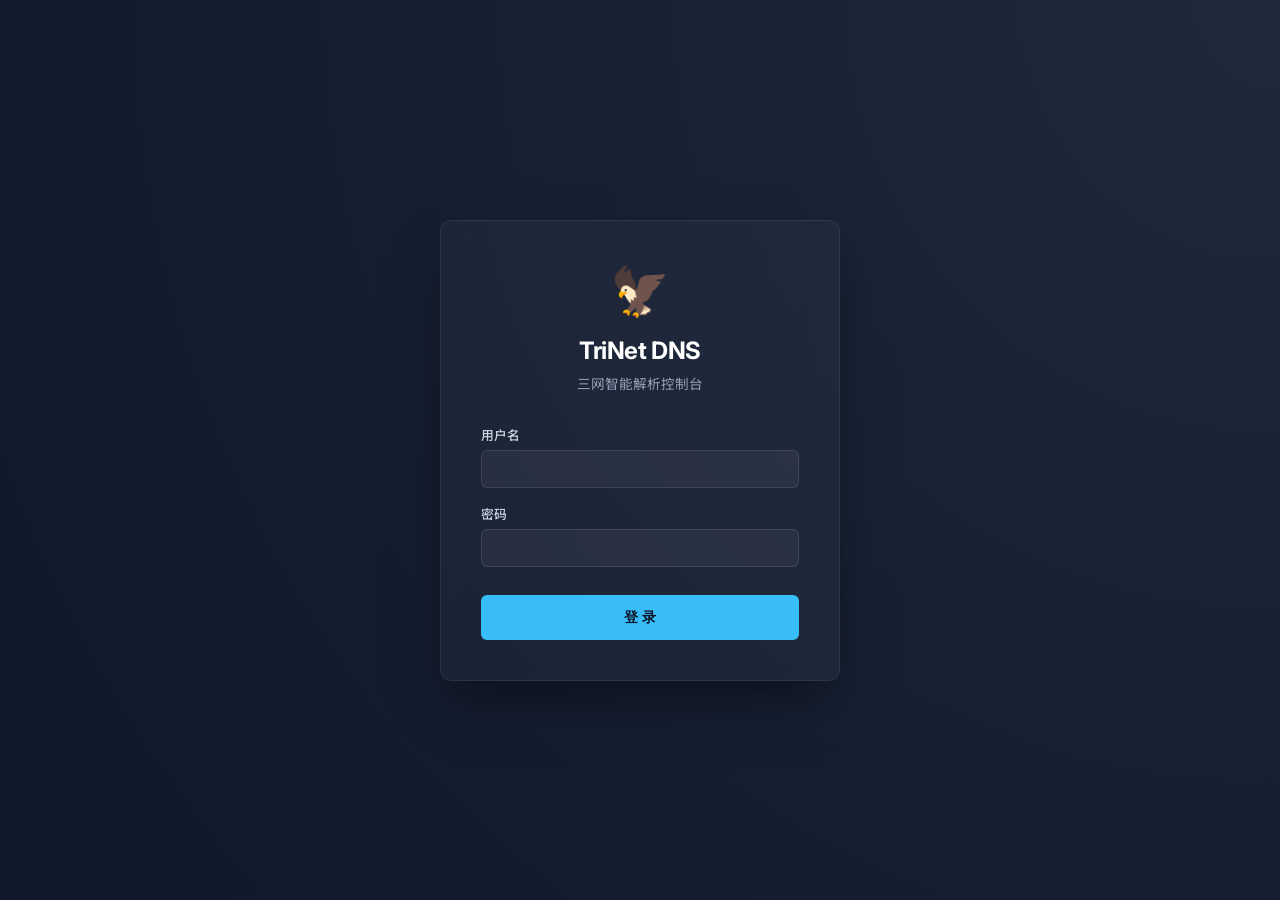
==== commit 95ec5977: "feat: 支持单运营商多IP动态多行列表与DNS宕机秒级熔断" ====
--- a/web/index.html
+++ b/web/index.html
@@ -1,132 +1,134 @@
-﻿<!DOCTYPE html>
+<!DOCTYPE html>
 <html lang="zh-CN">
 <head>
     <meta charset="UTF-8">
     <meta name="viewport" content="width=device-width, initial-scale=1.0">
-    <title>TriNet DNS - 涓夌綉鏅鸿兘瑙ｆ瀽鎺у埗鍙?/title>
+    <title>TriNet DNS - 三网智能解析控制台</title>
     <link rel="preconnect" href="https://fonts.googleapis.com">
     <link rel="preconnect" href="https://fonts.gstatic.com" crossorigin>
     <link href="https://fonts.googleapis.com/css2?family=Inter:wght@400;500;600;700&family=Noto+Sans+SC:wght@400;500;700&display=swap" rel="stylesheet">
     <link rel="stylesheet" href="style.css">
 </head>
 <body>
-    <!-- 鐧诲綍閬僵灞?-->
+    <!-- 登录遮罩层 -->
     <div id="login-overlay" class="login-overlay">
         <div class="login-box">
-            <span class="login-logo">馃</span>
+            <span class="login-logo">🦅</span>
             <h2>TriNet DNS</h2>
-            <p>涓夌綉鏅鸿兘瑙ｆ瀽鎺у埗鍙?/p>
+            <p>三网智能解析控制台</p>
             <form id="login-form" onsubmit="handleLoginSubmit(event)">
                 <div class="form-group">
-                    <label for="login-username">鐢ㄦ埛鍚?/label>
+                    <label for="login-username">用户名</label>
                     <input type="text" id="login-username" required class="form-control" autocomplete="username">
                 </div>
                 <div class="form-group">
-                    <label for="login-password">瀵嗙爜</label>
+                    <label for="login-password">密码</label>
                     <input type="password" id="login-password" required class="form-control" autocomplete="current-password">
                 </div>
-                <button type="submit" class="btn btn-primary">鐧?褰?/button>
+                <button type="submit" class="btn btn-primary">登 录</button>
             </form>
         </div>
     </div>
 
     <div class="app-container" id="app-container" style="display: none;">
-        <!-- 绉诲姩绔晶杈规爮閬僵灞?-->
+        <!-- 移动端侧边栏遮罩层 -->
         <div id="sidebar-overlay" class="sidebar-overlay" onclick="toggleSidebar(false)"></div>
-        <!-- 渚ц竟瀵艰埅鏍?-->
+        <!-- 侧边导航栏 -->
         <aside class="sidebar">
             <div class="brand">
-                <span class="logo-icon">馃</span>
+                <span class="logo-icon">🦅</span>
                 <span class="logo-text">TriNet DNS</span>
             </div>
             <nav class="menu">
                 <a href="#dashboard" class="menu-item active" onclick="switchTab('dashboard')">
                     <svg class="icon" viewBox="0 0 24 24" fill="none" stroke="currentColor" stroke-width="2"><path d="M3 9l9-7 9 7v11a2 2 0 0 1-2 2H5a2 2 0 0 1-2-2z"></path><polyline points="9 22 9 12 15 12 15 22"></polyline></svg>
-                    鎺у埗鍙?                </a>
+                    控制台
+                </a>
                 <a href="#records" class="menu-item" onclick="switchTab('records')">
                     <svg class="icon" viewBox="0 0 24 24" fill="none" stroke="currentColor" stroke-width="2"><rect x="3" y="3" width="18" height="18" rx="2" ry="2"></rect><line x1="9" y1="3" x2="9" y2="21"></line><line x1="15" y1="3" x2="15" y2="21"></line><line x1="3" y1="9" x2="21" y2="9"></line><line x1="3" y1="15" x2="21" y2="15"></line></svg>
-                    瑙ｆ瀽璁板綍
+                    解析记录
                 </a>
                 <a href="#ddns" class="menu-item" onclick="switchTab('ddns')">
                     <svg class="icon" viewBox="0 0 24 24" fill="none" stroke="currentColor" stroke-width="2"><path d="M21 2v6h-6M3 12a9 9 0 0 1 15-6.7L21 8M3 22v-6h6m12-4a9 9 0 0 1-15 6.7L3 16"></path></svg>
-                    鍔ㄦ€?DNS
+                    动态 DNS
                 </a>
                 <a href="#orders" class="menu-item" onclick="switchTab('orders')">
                     <svg class="icon" viewBox="0 0 24 24" fill="none" stroke="currentColor" stroke-width="2"><path d="M14 2H6a2 2 0 0 0-2 2v16a2 2 0 0 0 2 2h12a2 2 0 0 0 2-2V8z"></path><polyline points="14 2 14 8 20 8"></polyline><line x1="16" y1="13" x2="8" y2="13"></line><line x1="16" y1="17" x2="8" y2="17"></line><polyline points="10 9 9 9 8 9"></polyline></svg>
-                    璁㈠崟璁板綍
+                    订单记录
                 </a>
                 <a href="#logs" class="menu-item" onclick="switchTab('logs')">
                     <svg class="icon" viewBox="0 0 24 24" fill="none" stroke="currentColor" stroke-width="2"><path d="M14 2H6a2 2 0 0 0-2 2v16a2 2 0 0 0 2 2h12a2 2 0 0 0 2-2V8z"></path><polyline points="14 2 14 8 20 8"></polyline><line x1="16" y1="13" x2="8" y2="13"></line><line x1="16" y1="17" x2="8" y2="17"></line><polyline points="10 9 9 9 8 9"></polyline></svg>
-                    绯荤粺鏃ュ織
+                    系统日志
                 </a>
             </nav>
             <div class="sidebar-footer">
                 <div class="status-indicator">
                     <span class="dot active"></span>
-                    <span class="status-text">DNS 寮曟搸宸茶繍琛?/span>
+                    <span class="status-text">DNS 引擎已运行</span>
                 </div>
                 <button class="btn btn-text" style="padding: 4px 8px; margin-top: 8px; width: 100%; text-align: left; display: flex; align-items: center; gap: 8px; color: var(--text-muted);" onclick="showPasswordModal()">
                     <svg class="icon" viewBox="0 0 24 24" fill="none" stroke="currentColor" stroke-width="2" style="width: 14px; height: 14px; margin: 0;"><rect x="3" y="11" width="18" height="11" rx="2" ry="2"></rect><path d="M7 11V7a5 5 0 0 1 10 0v4"></path></svg>
-                    淇敼瀵嗙爜
+                    修改密码
                 </button>
                 <button class="btn btn-text danger" style="padding: 4px 8px; margin-top: 4px; width: 100%; text-align: left; display: flex; align-items: center; gap: 8px;" onclick="logout()">
                     <svg class="icon" viewBox="0 0 24 24" fill="none" stroke="currentColor" stroke-width="2" style="width: 14px; height: 14px; margin: 0;"><path d="M9 21H5a2 2 0 0 1-2-2V5a2 2 0 0 1 2-2h4M16 17l5-5-5-5M21 12H9"/></svg>
-                    閫€鍑虹櫥褰?                </button>
+                    退出登录
+                </button>
             </div>
         </aside>
 
-        <!-- 涓诲唴瀹瑰尯鍩?-->
+        <!-- 主内容区域 -->
         <main class="main-content">
-            <!-- 椤堕儴鏍?-->
+            <!-- 顶部栏 -->
             <header class="top-bar">
                 <div style="display: flex; align-items: center; gap: 12px;">
                     <button class="menu-toggle" id="menu-toggle" onclick="toggleSidebar(true)">
                         <svg class="icon" viewBox="0 0 24 24" fill="none" stroke="currentColor" stroke-width="2" style="width: 20px; height: 20px; margin: 0;"><line x1="3" y1="12" x2="21" y2="12"></line><line x1="3" y1="6" x2="21" y2="6"></line><line x1="3" y1="18" x2="21" y2="18"></line></svg>
                     </button>
-                    <h1 id="page-title">鎺у埗鍙?/h1>
+                    <h1 id="page-title">控制台</h1>
                 </div>
                 <div class="user-profile">
-                    <span class="server-ip">鏈満 IP: 218.85.118.88</span>
+                    <span class="server-ip">本机 IP: 218.85.118.88</span>
                 </div>
             </header>
 
-            <!-- 瑙嗙獥瀹瑰櫒 -->
+            <!-- 视窗容器 -->
             <div class="content-viewport">
-                <!-- 鎺у埗鍙伴潰鏉?-->
+                <!-- 控制台面板 -->
                 <section id="tab-dashboard" class="tab-pane active">
-                    <!-- 鐘舵€佸崱鐗囩綉鏍?-->
+                    <!-- 状态卡片网格 -->
                     <div class="card-grid">
                         <div class="card">
                             <div class="card-header">
-                                <span class="card-title">浠婃棩璇锋眰鎬婚噺</span>
-                                <span class="trend positive">鈫?12.3%</span>
+                                <span class="card-title">今日请求总量</span>
+                                <span class="trend positive">↑ 12.3%</span>
                             </div>
                             <div class="card-value">1,248,392</div>
-                            <div class="card-desc">骞冲潎瑙ｆ瀽鍝嶅簲: 1.2 ms</div>
+                            <div class="card-desc">平均解析响应: 1.2 ms</div>
                         </div>
                         <div class="card">
                             <div class="card-header">
-                                <span class="card-title">褰撳墠瑙ｆ瀽鍩熷悕</span>
+                                <span class="card-title">当前解析域名</span>
                             </div>
                             <div class="card-value">14</div>
-                            <div class="card-desc">娲诲姩涓夌綉绾胯矾: 42 鏉?/div>
+                            <div class="card-desc">活动三网线路: 42 条</div>
                         </div>
                         <div class="card">
                             <div class="card-header">
-                                <span class="card-title">绯荤粺杩愯鏃堕棿</span>
-                            </div>
-                            <div class="card-value">12澶?4灏忔椂</div>
-                            <div class="card-desc">CPU 鍗犵敤: 0.8% | 鍐呭瓨: 24MB</div>
-                        </div>
-                    </div>
-
-                    <!-- 涓夌綉娴侀噺鐪嬫澘 -->
+                                <span class="card-title">系统运行时间</span>
+                            </div>
+                            <div class="card-value">12天 4小时</div>
+                            <div class="card-desc">CPU 占用: 0.8% | 内存: 24MB</div>
+                        </div>
+                    </div>
+
+                    <!-- 三网流量看板 -->
                     <div class="section-container">
-                        <h2 class="section-title">涓夌綉瑙ｆ瀽娴侀噺鍒嗗竷</h2>
+                        <h2 class="section-title">三网解析流量分布</h2>
                         <div class="traffic-bars">
                             <div class="traffic-bar-item">
                                 <div class="bar-info">
-                                    <span class="isp-badge ct">涓浗鐢典俊 (China Telecom)</span>
+                                    <span class="isp-badge ct">中国电信 (China Telecom)</span>
                                     <span class="bar-value">542,001 (43.4%)</span>
                                 </div>
                                 <div class="progress-track">
@@ -135,7 +137,7 @@
                             </div>
                             <div class="traffic-bar-item">
                                 <div class="bar-info">
-                                    <span class="isp-badge cu">涓浗鑱旈€?(China Unicom)</span>
+                                    <span class="isp-badge cu">中国联通 (China Unicom)</span>
                                     <span class="bar-value">389,208 (31.2%)</span>
                                 </div>
                                 <div class="progress-track">
@@ -144,7 +146,7 @@
                             </div>
                             <div class="traffic-bar-item">
                                 <div class="bar-info">
-                                    <span class="isp-badge cm">涓浗绉诲姩 (China Mobile)</span>
+                                    <span class="isp-badge cm">中国移动 (China Mobile)</span>
                                     <span class="bar-value">280,183 (22.4%)</span>
                                 </div>
                                 <div class="progress-track">
@@ -153,7 +155,7 @@
                             </div>
                             <div class="traffic-bar-item">
                                 <div class="bar-info">
-                                    <span class="isp-badge def">鍏朵粬绾胯矾 (Default/Others)</span>
+                                    <span class="isp-badge def">其他线路 (Default/Others)</span>
                                     <span class="bar-value">37,000 (3.0%)</span>
                                 </div>
                                 <div class="progress-track">
@@ -164,79 +166,79 @@
                     </div>
                 </section>
 
-                <!-- 瑙ｆ瀽璁板綍闈㈡澘 -->
+                <!-- 解析记录面板 -->
                 <section id="tab-records" class="tab-pane">
                     <div class="table-actions">
-                        <button class="btn btn-primary" onclick="showAddModal()">+ 娣诲姞鍩熷悕瑙ｆ瀽</button>
+                        <button class="btn btn-primary" onclick="showAddModal()">+ 添加域名解析</button>
                         <div class="search-wrapper">
-                            <input type="text" placeholder="鎼滅储鍩熷悕鎴?IP..." class="input-search" id="record-search">
+                            <input type="text" placeholder="搜索域名或 IP..." class="input-search" id="record-search">
                         </div>
                     </div>
                     <div class="table-container">
                         <table class="data-table">
                             <thead>
                                 <tr>
-                                    <th>涓绘満璁板綍</th>
-                                    <th>鍩熷悕</th>
-                                    <th>绫诲瀷</th>
-                                    <th>绾胯矾</th>
-                                    <th>璁板綍鍊?(IP / 鐩爣)</th>
+                                    <th>主机记录</th>
+                                    <th>域名</th>
+                                    <th>类型</th>
+                                    <th>线路</th>
+                                    <th>记录值 (IP / 目标)</th>
                                     <th>TTL</th>
-                                    <th>鎿嶄綔</th>
+                                    <th>操作</th>
                                 </tr>
                             </thead>
                             <tbody id="records-list">
-                                <!-- 璁板綍琛?1 (鐢典俊) -->
+                                <!-- 记录行 1 (电信) -->
                                 <tr class="record-group-start">
                                     <td rowspan="4" class="bold font-mono">www</td>
                                     <td rowspan="4" class="font-mono">example.com</td>
                                     <td rowspan="4"><span class="badge badge-type">A</span></td>
-                                    <td><span class="isp-dot ct"></span>鐢典俊 (CT)</td>
+                                    <td><span class="isp-dot ct"></span>电信 (CT)</td>
                                     <td class="font-mono">1.1.1.1</td>
                                     <td class="font-mono">60</td>
                                     <td>
-                                        <button class="btn btn-text" onclick="editRecord('www', 'example.com', 'ct', '1.1.1.1')">缂栬緫</button>
+                                        <button class="btn btn-text" onclick="editRecord('www', 'example.com', 'ct', '1.1.1.1')">编辑</button>
                                     </td>
                                 </tr>
-                                <!-- 璁板綍琛?1 (鑱旈€? -->
+                                <!-- 记录行 1 (联通) -->
                                 <tr>
-                                    <td><span class="isp-dot cu"></span>鑱旈€?(CU)</td>
+                                    <td><span class="isp-dot cu"></span>联通 (CU)</td>
                                     <td class="font-mono">2.2.2.2</td>
                                     <td class="font-mono">60</td>
                                     <td>
-                                        <button class="btn btn-text" onclick="editRecord('www', 'example.com', 'cu', '2.2.2.2')">缂栬緫</button>
+                                        <button class="btn btn-text" onclick="editRecord('www', 'example.com', 'cu', '2.2.2.2')">编辑</button>
                                     </td>
                                 </tr>
-                                <!-- 璁板綍琛?1 (绉诲姩) -->
+                                <!-- 记录行 1 (移动) -->
                                 <tr>
-                                    <td><span class="isp-dot cm"></span>绉诲姩 (CM)</td>
+                                    <td><span class="isp-dot cm"></span>移动 (CM)</td>
                                     <td class="font-mono">3.3.3.3</td>
                                     <td class="font-mono">60</td>
                                     <td>
-                                        <button class="btn btn-text" onclick="editRecord('www', 'example.com', 'cm', '3.3.3.3')">缂栬緫</button>
+                                        <button class="btn btn-text" onclick="editRecord('www', 'example.com', 'cm', '3.3.3.3')">编辑</button>
                                     </td>
                                 </tr>
-                                <!-- 璁板綍琛?1 (榛樿) -->
+                                <!-- 记录行 1 (默认) -->
                                 <tr class="record-group-end">
-                                    <td><span class="isp-dot def"></span>榛樿 (DEF)</td>
+                                    <td><span class="isp-dot def"></span>默认 (DEF)</td>
                                     <td class="font-mono">4.4.4.4</td>
                                     <td class="font-mono">60</td>
                                     <td>
-                                        <button class="btn btn-text" onclick="editRecord('www', 'example.com', 'def', '4.4.4.4')">缂栬緫</button>
+                                        <button class="btn btn-text" onclick="editRecord('www', 'example.com', 'def', '4.4.4.4')">编辑</button>
                                     </td>
                                 </tr>
 
-                                <!-- 璁板綍琛?2 (鍗曠嚎璺?AAAA) -->
+                                <!-- 记录行 2 (单线路 AAAA) -->
                                 <tr>
                                     <td class="bold font-mono">ipv6</td>
                                     <td class="font-mono">example.com</td>
                                     <td><span class="badge badge-type">AAAA</span></td>
-                                    <td><span class="isp-dot def"></span>榛樿 (DEF)</td>
+                                    <td><span class="isp-dot def"></span>默认 (DEF)</td>
                                     <td class="font-mono">240e:c2:2000::1</td>
                                     <td class="font-mono">600</td>
                                     <td>
-                                        <button class="btn btn-text" onclick="editRecord('ipv6', 'example.com', 'def', '240e:c2:2000::1')">缂栬緫</button>
-                                        <button class="btn btn-text danger">鍒犻櫎</button>
+                                        <button class="btn btn-text" onclick="editRecord('ipv6', 'example.com', 'def', '240e:c2:2000::1')">编辑</button>
+                                        <button class="btn btn-text danger">删除</button>
                                     </td>
                                 </tr>
                             </tbody>
@@ -244,85 +246,85 @@
                     </div>
                 </section>
 
-                <!-- 鍔ㄦ€?DNS 闈㈡澘 -->
+                <!-- 动态 DNS 面板 -->
                 <section id="tab-ddns" class="tab-pane">
                     <div class="section-container">
                         <div class="ddns-header">
-                            <h2>DDNS 瀹㈡埛绔厤缃笌瀵嗛挜</h2>
-                            <button class="btn btn-primary" onclick="generateToken()">+ 鐢熸垚鏂?Token</button>
-                        </div>
-                        <p class="section-desc">鎮ㄥ彲浠ヤ娇鐢ㄦ湰绯荤粺鐨?DDNS API 鎺ュ彛锛岄€氳繃瀹㈡埛绔紙濡?RouterOS銆丱penWrt 鎴?curl 鑴氭湰锛夊疄鏃朵笂鎶ュ姩鎬?IP锛岀郴缁熶細鑷姩鏇存柊瀵瑰簲绾胯矾鐨勮褰曞€笺€?/p>
+                            <h2>DDNS 客户端配置与密钥</h2>
+                            <button class="btn btn-primary" onclick="generateToken()">+ 生成新 Token</button>
+                        </div>
+                        <p class="section-desc">您可以使用本系统的 DDNS API 接口，通过客户端（如 RouterOS、OpenWrt 或 curl 脚本）实时上报动态 IP，系统会自动更新对应线路的记录值。</p>
                         
                         <div class="table-container margin-top">
                             <table class="data-table">
                                 <thead>
                                     <tr>
-                                        <th>涓绘満/鍩熷悕</th>
-                                        <th>瀵瑰簲绾胯矾</th>
+                                        <th>主机/域名</th>
+                                        <th>对应线路</th>
                                         <th>Token</th>
-                                        <th>鏈€鍚庢洿鏂版椂闂?/th>
-                                        <th>鎿嶄綔</th>
+                                        <th>最后更新时间</th>
+                                        <th>操作</th>
                                     </tr>
                                 </thead>
                                 <tbody>
                                     <tr>
                                         <td class="font-mono">www.example.com</td>
-                                        <td><span class="isp-dot ct"></span>鐢典俊 (CT)</td>
+                                        <td><span class="isp-dot ct"></span>电信 (CT)</td>
                                         <td class="font-mono">ddns_tok_8f3a921d...</td>
                                         <td>2026-07-20 00:42:15</td>
                                         <td>
-                                            <button class="btn btn-text">閲嶇疆</button>
-                                            <button class="btn btn-text danger">绂佺敤</button>
+                                            <button class="btn btn-text">重置</button>
+                                            <button class="btn btn-text danger">禁用</button>
                                         </td>
                                     </tr>
                                 </tbody>
                             </table>
                         </div>
 
-                        <h3 class="margin-top">瀹㈡埛绔洿鏂扮ず渚?(Shell Curl)</h3>
+                        <h3 class="margin-top">客户端更新示例 (Shell Curl)</h3>
                         <div class="code-block">
-                            <code>curl -X POST "http://[鏈満IP]/api/ddns/update" \
+                            <code>curl -X POST "http://[本机IP]/api/ddns/update" \
   -H "Authorization: Bearer ddns_tok_8f3a921d..." \
   -d "ip=218.85.118.88"</code>
                         </div>
                     </div>
                 </section>
 
-                <!-- 璁㈠崟璁板綍闈㈡澘 -->
+                <!-- 订单记录面板 -->
                 <section id="tab-orders" class="tab-pane">
                     <div class="section-container">
                         <div style="display: flex; justify-content: space-between; align-items: center; margin-bottom: 20px; flex-wrap: wrap; gap: 12px;">
                             <div>
-                                <h2 style="margin: 0; font-size: 1.5rem;">璁㈠崟涓庢敮浠樿褰?/h2>
-                                <p style="color: var(--text-muted); margin-top: 4px; font-size: 0.9rem;">鏌ョ湅鎮ㄥ湪鏈郴缁熺殑鎵€鏈夊厖鍊间笌濂楅璐拱璁㈠崟鍙婂叾瀹炴椂鏀粯鐘舵€併€?/p>
-                            </div>
-                            <button class="btn btn-secondary" onclick="loadOrdersTable()">鍒锋柊璁㈠崟</button>
+                                <h2 style="margin: 0; font-size: 1.5rem;">订单与支付记录</h2>
+                                <p style="color: var(--text-muted); margin-top: 4px; font-size: 0.9rem;">查看您在本系统的所有充值与套餐购买订单及其实时支付状态。</p>
+                            </div>
+                            <button class="btn btn-secondary" onclick="loadOrdersTable()">刷新订单</button>
                         </div>
                         <div class="table-container card">
                             <table class="data-table">
                                 <thead>
                                     <tr>
-                                        <th>璁㈠崟鍙?/th>
-                                        <th>鐢ㄦ埛鍚?/th>
-                                        <th>濂楅</th>
-                                        <th>鍛ㄦ湡</th>
-                                        <th>浠锋牸</th>
-                                        <th>鏀粯鏂瑰紡</th>
-                                        <th>鐘舵€?/th>
-                                        <th>浜ゆ槗 ID / TxID</th>
-                                        <th>鍒涘缓鏃堕棿</th>
+                                        <th>订单号</th>
+                                        <th>用户名</th>
+                                        <th>套餐</th>
+                                        <th>周期</th>
+                                        <th>价格</th>
+                                        <th>支付方式</th>
+                                        <th>状态</th>
+                                        <th>交易 ID / TxID</th>
+                                        <th>创建时间</th>
                                     </tr>
                                 </thead>
                                 <tbody id="orders-table-body">
-                                    <!-- 妯℃嫙璁㈠崟鏁版嵁灞曠ず -->
+                                    <!-- 模拟订单数据展示 -->
                                     <tr>
                                         <td class="font-mono" style="font-weight: 500;">order_20260720_001</td>
                                         <td>admin</td>
-                                        <td><span class="badge badge-type">涓撲笟鐗?/span></td>
-                                        <td>鍖呮湀</td>
-                                        <td class="font-mono">15.00 鍏?/td>
-                                        <td>鏄撴敮浠?/td>
-                                        <td><span class="badge" style="background: #d1fae5; color: #059669;">宸叉敮浠?/span></td>
+                                        <td><span class="badge badge-type">专业版</span></td>
+                                        <td>包月</td>
+                                        <td class="font-mono">15.00 元</td>
+                                        <td>易支付</td>
+                                        <td><span class="badge" style="background: #d1fae5; color: #059669;">已支付</span></td>
                                         <td class="font-mono" style="font-size: 0.8rem;">2026072018491290</td>
                                         <td class="font-mono">2026-07-20 18:49:12</td>
                                     </tr>
@@ -332,19 +334,19 @@
                     </div>
                 </section>
 
-                <!-- 绯荤粺鏃ュ織闈㈡澘 -->
+                <!-- 系统日志面板 -->
                 <section id="tab-logs" class="tab-pane">
                     <div class="section-container">
                         <div class="log-actions">
-                            <h3>瑙ｆ瀽涓庡紩鎿庢棩蹇?/h3>
-                            <button class="btn btn-secondary" onclick="clearLogs()">娓呴櫎鏃ュ織</button>
+                            <h3>解析与引擎日志</h3>
+                            <button class="btn btn-secondary" onclick="clearLogs()">清除日志</button>
                         </div>
                         <div class="log-viewport" id="log-container">
-                            <div class="log-row info">[2026-07-20 00:48:01] [SYSTEM] DNS 鏉冨▉鏈嶅姟鍣ㄥ紩鎿庡惎鍔ㄦ垚鍔燂紝鐩戝惉 0.0.0.0:53 (UDP/TCP)</div>
-                            <div class="log-row info">[2026-07-20 00:48:02] [SYSTEM] WEB API 鏈嶅姟鍚姩鎴愬姛锛岀洃鍚?0.0.0.0:80</div>
-                            <div class="log-row query">[2026-07-20 00:48:15] [QUERY] 鏉ヨ嚜 119.29.29.29 - 鏌ヨ www.example.com A 璁板綍 -> 鎼哄甫 ECS 218.85.118.0/24 (璇嗗埆: 鐢典俊) -> 鍝嶅簲: 1.1.1.1</div>
-                            <div class="log-row query">[2026-07-20 00:48:22] [QUERY] 鏉ヨ嚜 223.5.5.5 - 鏌ヨ www.example.com A 璁板綍 -> 鎼哄甫 ECS 112.5.12.0/24 (璇嗗埆: 绉诲姩) -> 鍝嶅簲: 3.3.3.3</div>
-                            <div class="log-row api">[2026-07-20 00:49:05] [DDNS] 鎺ュ彛璋冪敤鎴愬姛 -> 缁堢 www.example.com (鐢典俊) IP 鏇存柊涓?218.85.118.99</div>
+                            <div class="log-row info">[2026-07-20 00:48:01] [SYSTEM] DNS 权威服务器引擎启动成功，监听 0.0.0.0:53 (UDP/TCP)</div>
+                            <div class="log-row info">[2026-07-20 00:48:02] [SYSTEM] WEB API 服务启动成功，监听 0.0.0.0:80</div>
+                            <div class="log-row query">[2026-07-20 00:48:15] [QUERY] 来自 119.29.29.29 - 查询 www.example.com A 记录 -> 携带 ECS 218.85.118.0/24 (识别: 电信) -> 响应: 1.1.1.1</div>
+                            <div class="log-row query">[2026-07-20 00:48:22] [QUERY] 来自 223.5.5.5 - 查询 www.example.com A 记录 -> 携带 ECS 112.5.12.0/24 (识别: 移动) -> 响应: 3.3.3.3</div>
+                            <div class="log-row api">[2026-07-20 00:49:05] [DDNS] 接口调用成功 -> 终端 www.example.com (电信) IP 更新为 218.85.118.99</div>
                         </div>
                     </div>
                 </section>
@@ -352,93 +354,103 @@
         </main>
     </div>
 
-    <!-- 娣诲姞/缂栬緫璁板綍妯℃€佸脊绐?-->
+    <!-- 添加/编辑记录模态弹窗 -->
     <div class="modal-overlay" id="record-modal">
         <div class="modal">
             <div class="modal-header">
-                <h3 id="modal-title">娣诲姞鍩熷悕瑙ｆ瀽</h3>
-                <button class="modal-close" onclick="closeModal()">脳</button>
+                <h3 id="modal-title">添加域名解析</h3>
+                <button class="modal-close" onclick="closeModal()">×</button>
             </div>
             <div class="modal-body">
                 <form id="record-form" onsubmit="saveRecord(event)">
                     <div class="form-row">
                         <div class="form-group">
-                            <label for="input-subdomain">涓绘満璁板綍</label>
-                            <input type="text" id="input-subdomain" placeholder="渚嬪: www" required class="form-control font-mono">
+                            <label for="input-subdomain">主机记录</label>
+                            <input type="text" id="input-subdomain" placeholder="例如: www" required class="form-control font-mono">
                         </div>
                         <div class="form-group">
-                            <label for="input-domain">鍩熷悕</label>
+                            <label for="input-domain">域名</label>
                             <input type="text" id="input-domain" value="example.com" required class="form-control font-mono">
                         </div>
                     </div>
                     <div class="form-row">
                         <div class="form-group">
-                            <label for="select-type">璁板綍绫诲瀷</label>
+                            <label for="select-type">记录类型</label>
                             <select id="select-type" class="form-control">
                                 <option value="A">A (IPv4)</option>
                                 <option value="AAAA">AAAA (IPv6)</option>
-                                <option value="CNAME">CNAME (鍒悕)</option>
+                                <option value="CNAME">CNAME (别名)</option>
                             </select>
                         </div>
                         <div class="form-group">
-                            <label for="select-isp">瑙ｆ瀽绾胯矾</label>
+                            <label for="select-isp">解析线路</label>
                             <div class="custom-cascader" id="cascader-wrapper-select-isp" onclick="toggleCascader('select-isp')">
-                                <div class="cascader-display form-control" id="cascader-display-select-isp">榛樿 (Default)</div>
+                                <div class="cascader-display form-control" id="cascader-display-select-isp">默认 (Default)</div>
                                 <input type="hidden" id="select-isp" value="def">
                             </div>
                         </div>
                     </div>
                     <div class="form-group">
-                        <label for="input-value">璁板綍鍊?(IP 鎴?鐩爣鍩熷悕)</label>
-                        <input type="text" id="input-value" placeholder="渚嬪: 1.1.1.1" required class="form-control font-mono">
-                    </div>
-                    <div class="form-group">
-                        <label for="input-ttl">TTL (绉?</label>
+                        <div style="display: flex; justify-content: space-between; align-items: center; margin-bottom: 6px;">
+                            <label style="margin-bottom: 0;">记录值 (IP 列表 / 目标域名)</label>
+                            <button type="button" class="btn btn-text" onclick="addIPRow('')" style="color: #6366f1; font-weight: 600; padding: 2px 8px; display: inline-flex; align-items: center; gap: 4px; font-size: 13px; cursor: pointer; border-radius: 4px; background: rgba(99, 102, 241, 0.08);">
+                                <svg viewBox="0 0 24 24" fill="none" stroke="currentColor" stroke-width="2.5" style="width: 14px; height: 14px;"><line x1="12" y1="5" x2="12" y2="19"></line><line x1="5" y1="12" x2="19" y2="12"></line></svg>
+                                添加 IP / 记录值
+                            </button>
+                        </div>
+                        <div id="ip-inputs-container" style="display: flex; flex-direction: column; gap: 8px;"></div>
+                        <div style="font-size: 12px; color: var(--text-muted, #94a3b8); margin-top: 6px;">
+                            * 一行一个 IP，单线路配置多个 IP 时将自动执行 DNS 轮询与健康检查宕机剔除
+                        </div>
+                    </div>
+                    <div class="form-group">
+                        <label for="input-ttl">TTL (秒)</label>
                         <input type="number" id="input-ttl" value="60" required class="form-control font-mono">
                     </div>
                     <div class="modal-footer">
-                        <button type="button" class="btn btn-secondary" onclick="closeModal()">鍙栨秷</button>
-                        <button type="submit" class="btn btn-primary">淇濆瓨</button>
+                        <button type="button" class="btn btn-secondary" onclick="closeModal()">取消</button>
+                        <button type="submit" class="btn btn-primary">保存</button>
                     </div>
                 </form>
             </div>
         </div>
     </div>
 
-    <!-- 淇敼瀵嗙爜妯℃€佸脊绐?-->
+    <!-- 修改密码模态弹窗 -->
     <div class="modal-overlay" id="password-modal">
         <div class="modal">
             <div class="modal-header">
-                <h3>淇敼鐧诲綍瀵嗙爜</h3>
-                <button class="modal-close" onclick="closePasswordModal()">脳</button>
+                <h3>修改登录密码</h3>
+                <button class="modal-close" onclick="closePasswordModal()">×</button>
             </div>
             <div class="modal-body">
                 <form id="password-form" onsubmit="handlePasswordSubmit(event)">
                     <div class="form-group">
-                        <label for="password-old">褰撳墠瀵嗙爜</label>
+                        <label for="password-old">当前密码</label>
                         <input type="password" id="password-old" required class="form-control" autocomplete="current-password">
                     </div>
                     <div class="form-group">
-                        <label for="password-new-username">鏂扮敤鎴峰悕</label>
+                        <label for="password-new-username">新用户名</label>
                         <input type="text" id="password-new-username" value="admin" required class="form-control">
                     </div>
                     <div class="form-group">
-                        <label for="password-new">鏂板瘑鐮?/label>
+                        <label for="password-new">新密码</label>
                         <input type="password" id="password-new" required class="form-control" autocomplete="new-password">
                     </div>
                     <div class="form-group">
-                        <label for="password-confirm">纭鏂板瘑鐮?/label>
+                        <label for="password-confirm">确认新密码</label>
                         <input type="password" id="password-confirm" required class="form-control" autocomplete="new-password">
                     </div>
                     <div class="modal-footer">
-                        <button type="button" class="btn btn-secondary" onclick="closePasswordModal()">鍙栨秷</button>
-                        <button type="submit" class="btn btn-primary">淇濆瓨淇敼</button>
+                        <button type="button" class="btn btn-secondary" onclick="closePasswordModal()">取消</button>
+                        <button type="submit" class="btn btn-primary">保存修改</button>
                     </div>
                 </form>
             </div>
         </div>
     </div>
 
-    <script src="cascader.js"></script>`n    <script src="app.js"></script>
+    <script src="cascader.js"></script>
+    <script src="app.js"></script>
 </body>
 </html>
